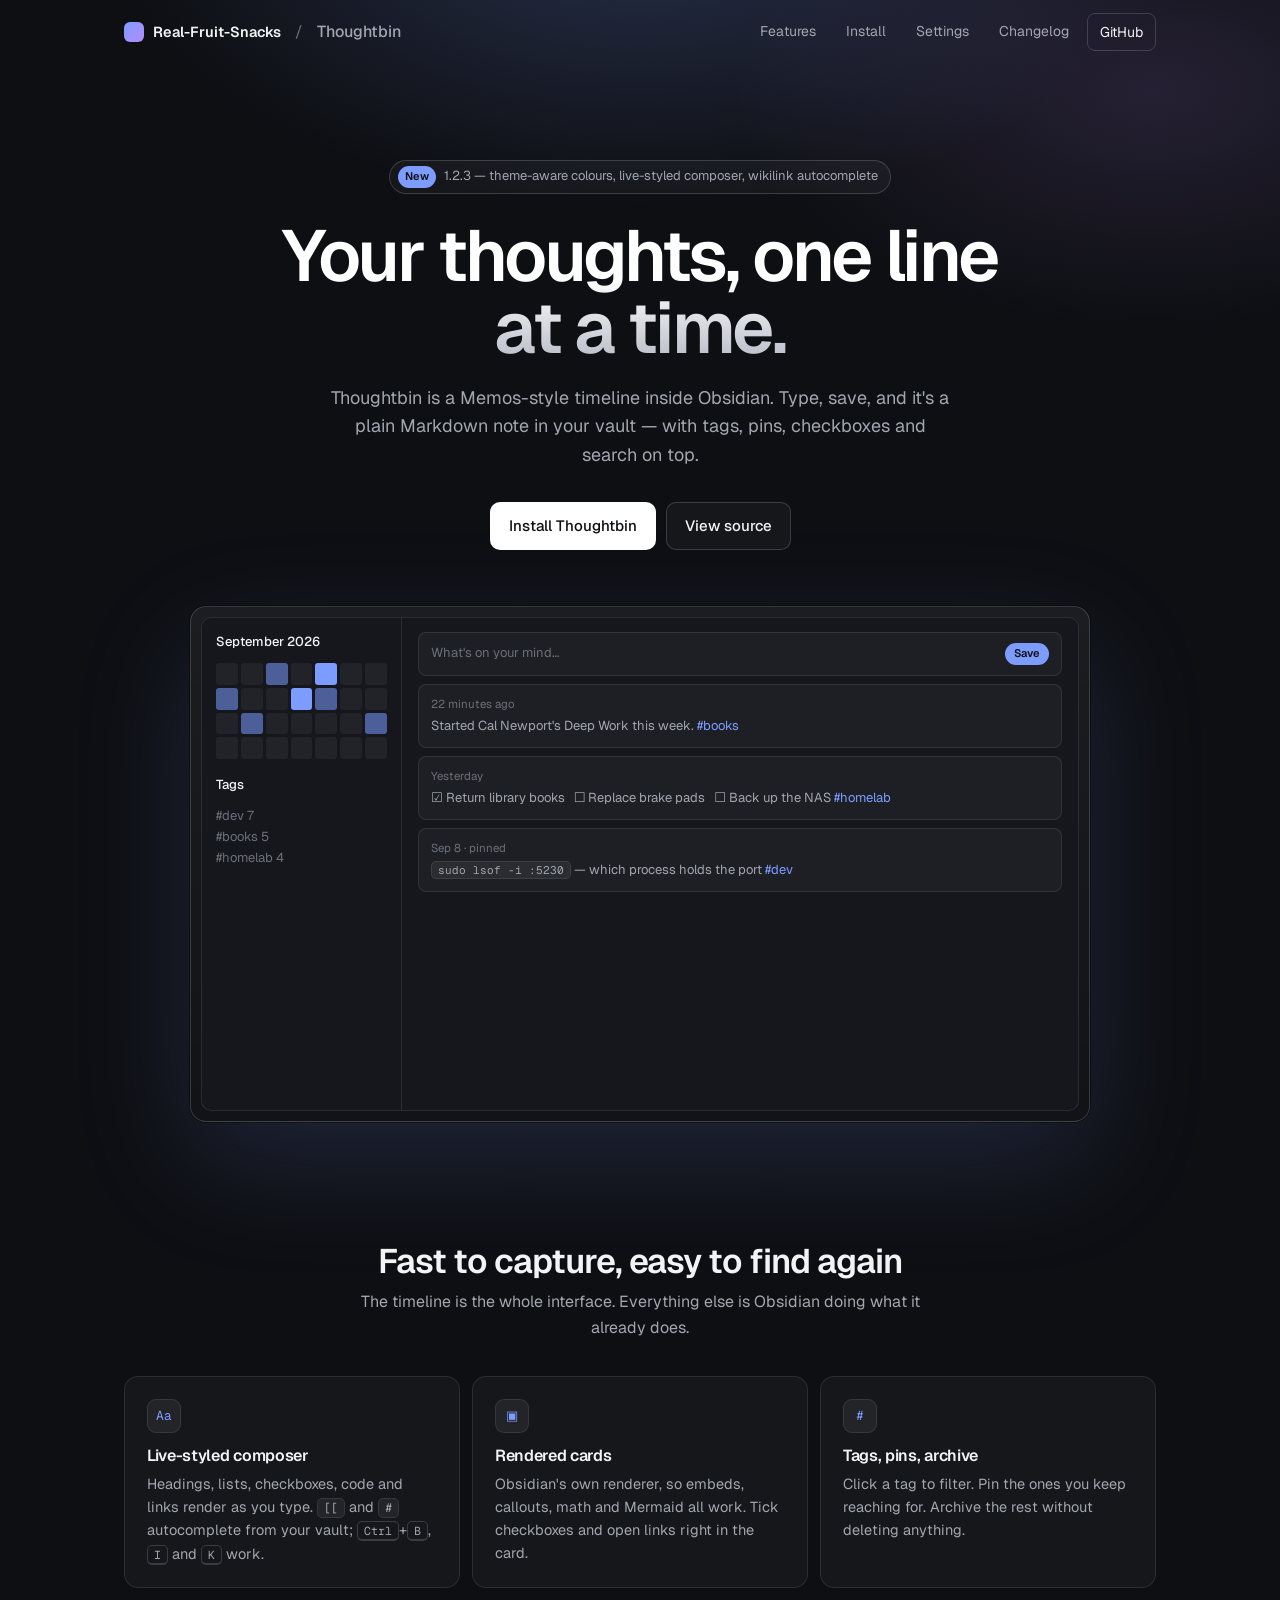
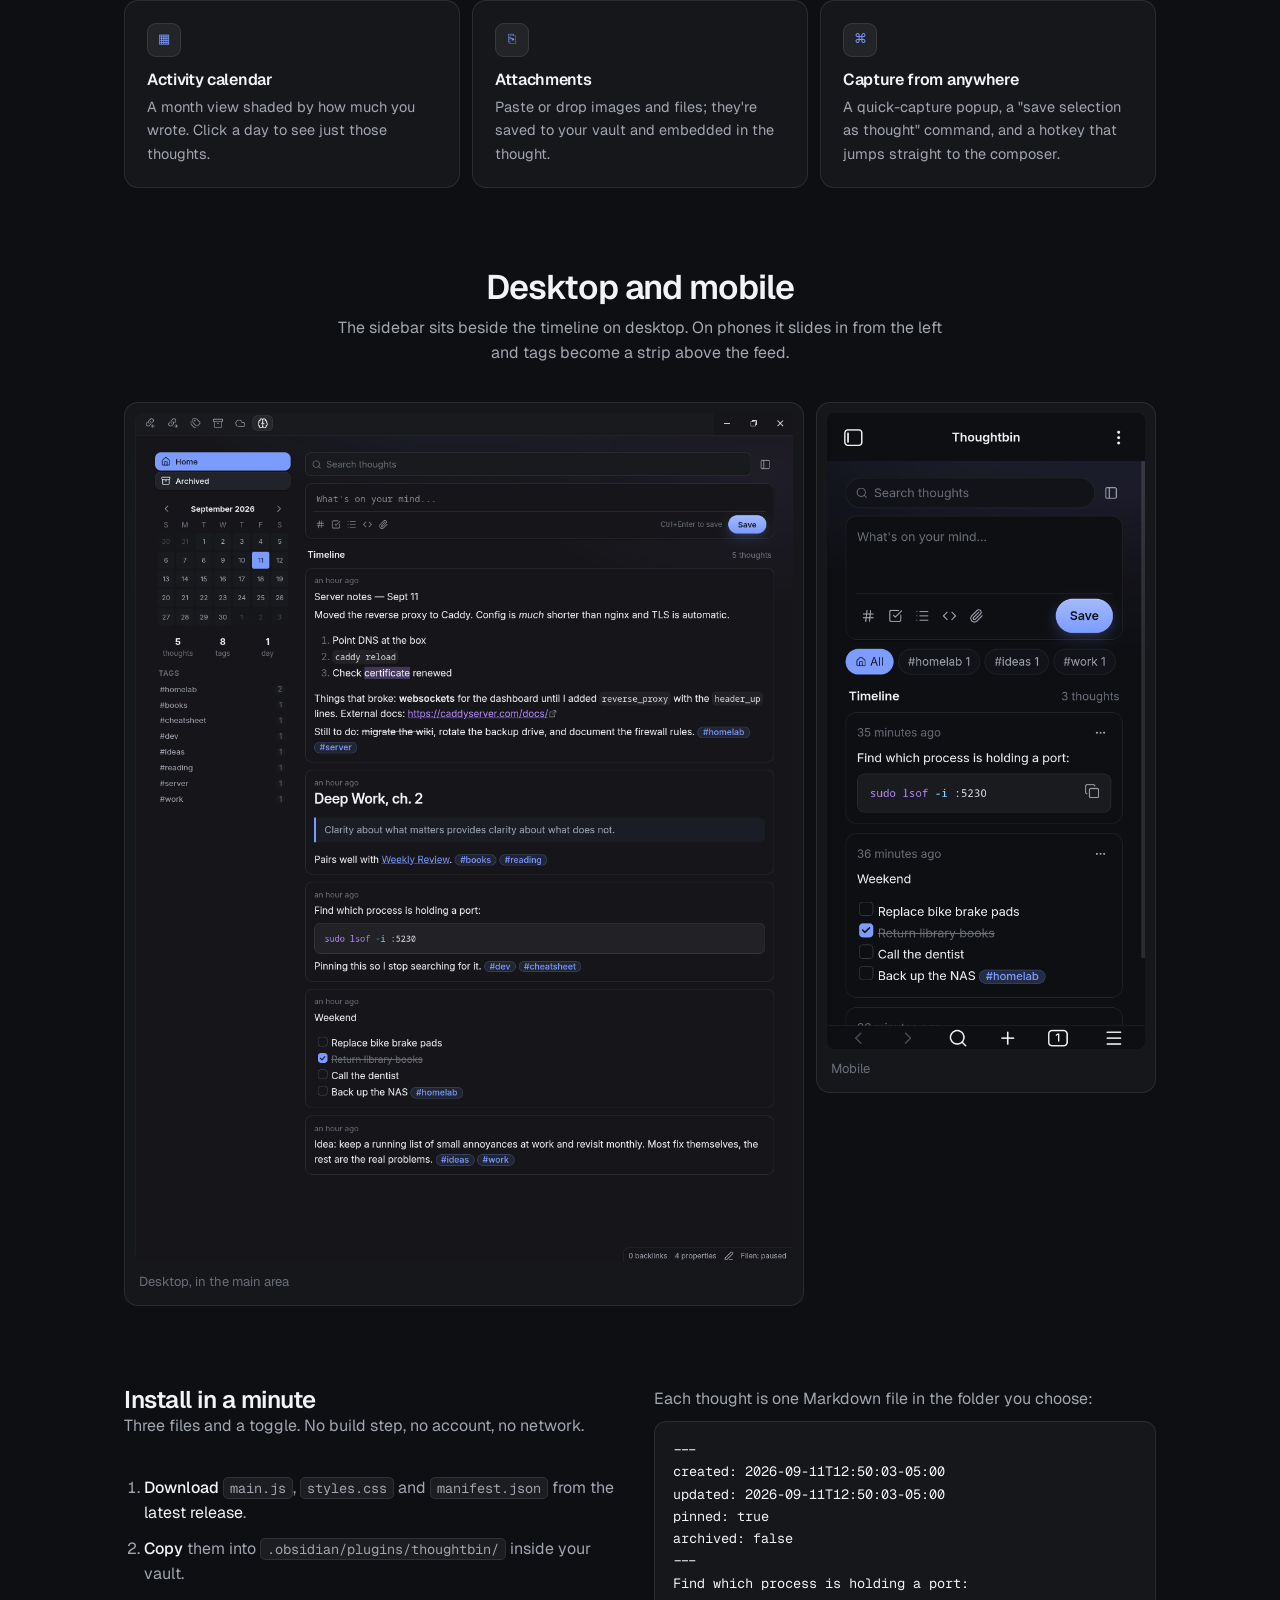
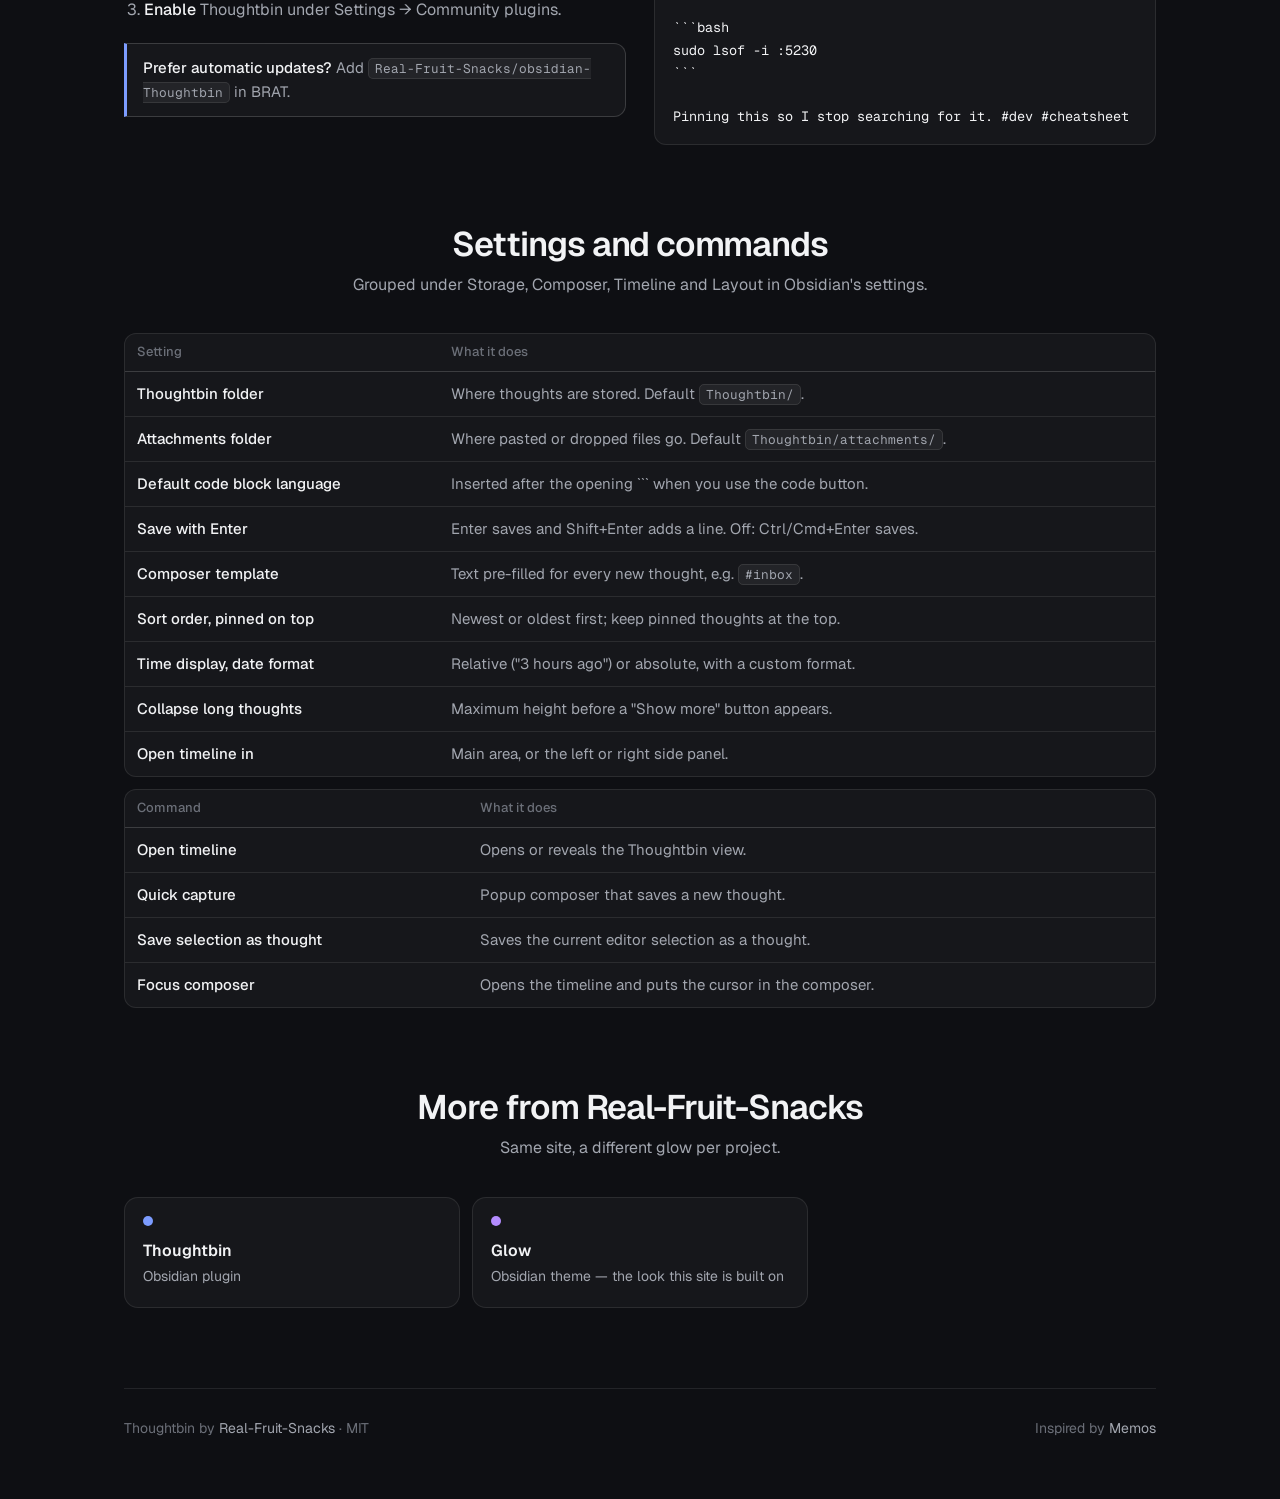
==== docs/index.html @ e7260f31 "Link to Glow theme" ====
<!doctype html>
<html lang="en">
<head>
<meta charset="utf-8">
<meta name="viewport" content="width=device-width, initial-scale=1">
<title>Thoughtbin — a private timeline for quick thoughts in Obsidian</title>
<meta name="description" content="Thoughtbin is a Memos-style timeline inside Obsidian. Type a thought, save it, and it's a plain Markdown note in your vault with tags, pins, checkboxes and search.">
<link rel="icon" href="assets/favicon.svg" type="image/svg+xml">
<meta property="og:title" content="Thoughtbin for Obsidian">
<meta property="og:description" content="Your thoughts, one line at a time. A private, Memos-style timeline inside your vault.">
<meta property="og:image" content="https://real-fruit-snacks.github.io/obsidian-Thoughtbin/assets/og.png">
<meta property="og:type" content="website">
<meta name="twitter:card" content="summary_large_image">
<link rel="preconnect" href="https://fonts.googleapis.com">
<link href="https://fonts.googleapis.com/css2?family=Geist:wght@400;500;600;700&family=Geist+Mono:wght@400;500&display=swap" rel="stylesheet">
<link rel="stylesheet" href="assets/rfs.css">
<style>:root{ --accent:#7C9CFF; --accent-2:#B48CFF; }</style>
</head>
<body>
<div class="wrap">
  <header class="site-header">
    <a class="owner" href="https://github.com/Real-Fruit-Snacks"><i></i>Real-Fruit-Snacks</a>
    <span class="crumb">/</span><span class="proj">Thoughtbin</span>
    <nav>
      <a href="#features">Features</a>
      <a href="#install">Install</a>
      <a href="#settings">Settings</a>
      <a href="changelog.html">Changelog</a>
      <a class="gh" href="https://github.com/Real-Fruit-Snacks/obsidian-Thoughtbin">GitHub</a>
    </nav>
  </header>

  <div class="hero">
    <div class="pill"><b>New</b> 1.2.3 — theme-aware colours, live-styled composer, wikilink autocomplete</div>
    <h1>Your thoughts, one line at a time.</h1>
    <p class="lede">Thoughtbin is a Memos-style timeline inside Obsidian. Type, save, and it's a plain Markdown note in your vault — with tags, pins, checkboxes and search on top.</p>
    <div class="actions">
      <a class="btn primary" href="#install">Install Thoughtbin</a>
      <a class="btn secondary" href="https://github.com/Real-Fruit-Snacks/obsidian-Thoughtbin">View source</a>
    </div>

    <div class="frame" aria-hidden="true"><div class="screen">
      <div class="sb"><b>September 2026</b>
        <div class="cal"><i></i><i></i><i class="h"></i><i></i><i class="hh"></i><i></i><i></i><i class="h"></i><i></i><i></i><i class="hh"></i><i class="h"></i><i></i><i></i><i></i><i class="h"></i><i></i><i></i><i></i><i></i><i class="h"></i><i></i><i></i><i></i><i></i><i></i><i></i><i></i></div>
        <b>Tags</b>#dev 7<br>#books 5<br>#homelab 4
      </div>
      <div class="main">
        <div class="comp">What's on your mind…<b>Save</b></div>
        <div class="card"><small>22 minutes ago</small><p>Started Cal Newport's Deep Work this week. <span class="t">#books</span></p></div>
        <div class="card"><small>Yesterday</small><p>☑ Return library books &nbsp; ☐ Replace brake pads &nbsp; ☐ Back up the NAS <span class="t">#homelab</span></p></div>
        <div class="card"><small>Sep 8 · pinned</small><p><code>sudo lsof -i :5230</code> — which process holds the port <span class="t">#dev</span></p></div>
      </div>
    </div></div>
  </div>

  <section id="features">
    <h2>Fast to capture, easy to find again</h2>
    <p class="sub">The timeline is the whole interface. Everything else is Obsidian doing what it already does.</p>
    <div class="grid">
      <div class="f"><div class="ic">Aa</div><h3>Live-styled composer</h3><p>Headings, lists, checkboxes, code and links render as you type. <code>[[</code> and <code>#</code> autocomplete from your vault; <kbd>Ctrl</kbd>+<kbd>B</kbd>, <kbd>I</kbd> and <kbd>K</kbd> work.</p></div>
      <div class="f"><div class="ic">▣</div><h3>Rendered cards</h3><p>Obsidian's own renderer, so embeds, callouts, math and Mermaid all work. Tick checkboxes and open links right in the card.</p></div>
      <div class="f"><div class="ic">#</div><h3>Tags, pins, archive</h3><p>Click a tag to filter. Pin the ones you keep reaching for. Archive the rest without deleting anything.</p></div>
      <div class="f"><div class="ic">▦</div><h3>Activity calendar</h3><p>A month view shaded by how much you wrote. Click a day to see just those thoughts.</p></div>
      <div class="f"><div class="ic">⎘</div><h3>Attachments</h3><p>Paste or drop images and files; they're saved to your vault and embedded in the thought.</p></div>
      <div class="f"><div class="ic">⌘</div><h3>Capture from anywhere</h3><p>A quick-capture popup, a "save selection as thought" command, and a hotkey that jumps straight to the composer.</p></div>
    </div>
  </section>

  <section id="screenshots">
    <h2>Desktop and mobile</h2>
    <p class="sub">The sidebar sits beside the timeline on desktop. On phones it slides in from the left and tags become a strip above the feed.</p>
    <div class="shots">
      <figure><img src="assets/screenshot-desktop.png" alt="Thoughtbin on desktop: composer, timeline and calendar sidebar" loading="lazy"><figcaption>Desktop, in the main area</figcaption></figure>
      <figure><img src="assets/screenshot-mobile.png" alt="Thoughtbin on a phone with the tag strip" loading="lazy"><figcaption>Mobile</figcaption></figure>
    </div>
  </section>

  <section id="install">
    <div class="two">
      <div>
        <h2>Install in a minute</h2>
        <p class="sub">Three files and a toggle. No build step, no account, no network.</p>
        <ol class="steps">
          <li><b>Download</b> <code>main.js</code>, <code>styles.css</code> and <code>manifest.json</code> from the <a href="https://github.com/Real-Fruit-Snacks/obsidian-Thoughtbin/releases/latest">latest release</a>.</li>
          <li><b>Copy</b> them into <code>.obsidian/plugins/thoughtbin/</code> inside your vault.</li>
          <li><b>Enable</b> Thoughtbin under Settings → Community plugins.</li>
        </ol>
        <div class="callout"><b>Prefer automatic updates?</b> Add <code>Real-Fruit-Snacks/obsidian-Thoughtbin</code> in BRAT.</div>
      </div>
      <div>
        <p class="sub" style="text-align:left;margin-bottom:10px">Each thought is one Markdown file in the folder you choose:</p>
<pre><code>---
created: 2026-09-11T12:50:03-05:00
updated: 2026-09-11T12:50:03-05:00
pinned: true
archived: false
---
Find which process is holding a port:

```bash
sudo lsof -i :5230
```

Pinning this so I stop searching for it. #dev #cheatsheet</code></pre>
      </div>
    </div>
  </section>

  <section id="settings">
    <h2>Settings and commands</h2>
    <p class="sub">Grouped under Storage, Composer, Timeline and Layout in Obsidian's settings.</p>
    <div class="table-wrap">
      <table>
        <tr><th>Setting</th><th>What it does</th></tr>
        <tr><td>Thoughtbin folder</td><td>Where thoughts are stored. Default <code>Thoughtbin/</code>.</td></tr>
        <tr><td>Attachments folder</td><td>Where pasted or dropped files go. Default <code>Thoughtbin/attachments/</code>.</td></tr>
        <tr><td>Default code block language</td><td>Inserted after the opening ``` when you use the code button.</td></tr>
        <tr><td>Save with Enter</td><td>Enter saves and Shift+Enter adds a line. Off: Ctrl/Cmd+Enter saves.</td></tr>
        <tr><td>Composer template</td><td>Text pre-filled for every new thought, e.g. <code>#inbox</code>.</td></tr>
        <tr><td>Sort order, pinned on top</td><td>Newest or oldest first; keep pinned thoughts at the top.</td></tr>
        <tr><td>Time display, date format</td><td>Relative ("3 hours ago") or absolute, with a custom format.</td></tr>
        <tr><td>Collapse long thoughts</td><td>Maximum height before a "Show more" button appears.</td></tr>
        <tr><td>Open timeline in</td><td>Main area, or the left or right side panel.</td></tr>
      </table>
    </div>
    <div class="table-wrap" style="margin-top:12px">
      <table>
        <tr><th>Command</th><th>What it does</th></tr>
        <tr><td>Open timeline</td><td>Opens or reveals the Thoughtbin view.</td></tr>
        <tr><td>Quick capture</td><td>Popup composer that saves a new thought.</td></tr>
        <tr><td>Save selection as thought</td><td>Saves the current editor selection as a thought.</td></tr>
        <tr><td>Focus composer</td><td>Opens the timeline and puts the cursor in the composer.</td></tr>
      </table>
    </div>
  </section>

  <section id="projects">
    <h2>More from Real-Fruit-Snacks</h2>
    <p class="sub">Same site, a different glow per project.</p>
    <div class="proj">
      <a href="#" aria-current="page"><i style="background:#7C9CFF"></i><b>Thoughtbin</b><span>Obsidian plugin</span></a>
      <a href="https://real-fruit-snacks.github.io/obsidian-glow/"><i style="background:#B48CFF"></i><b>Glow</b><span>Obsidian theme — the look this site is built on</span></a>
    </div>
  </section>

  <footer class="site-footer">
    <span>Thoughtbin by <a href="https://github.com/Real-Fruit-Snacks">Real-Fruit-Snacks</a> · MIT</span>
    <span>Inspired by <a href="https://usememos.com">Memos</a></span>
  </footer>
</div>
</body>
</html>
---- docs/assets/rfs.css ----
/* ==========================================================================
   Real-Fruit-Snacks site system — "Glow"
   Shared by every project site. Per-project overrides go in the page:
     <style>:root{ --accent:#7C9CFF; --accent-2:#B48CFF; }</style>
   ========================================================================== */

:root {
  --bg: #0E0F13;
  --bg-2: #15171D;
  --panel: rgba(255, 255, 255, .035);
  --panel-2: rgba(255, 255, 255, .06);
  --line: rgba(255, 255, 255, .09);
  --line-2: rgba(255, 255, 255, .16);
  --text: #F2F3F5;
  --text-2: #A2A6AF;
  --text-3: #6B6F78;
  --accent: #7C9CFF;
  --accent-2: #B48CFF;
  --accent-ink: #0E0F13;
  --sans: "Geist", system-ui, -apple-system, "Segoe UI", sans-serif;
  --mono: "Geist Mono", ui-monospace, SFMono-Regular, Menlo, monospace;
  --r-s: 8px; --r: 12px; --r-l: 16px;
  --max: 1080px;
}

/* ---------- base ---------- */
*, *::before, *::after { box-sizing: border-box; }
html { scroll-behavior: smooth; }
@media (prefers-reduced-motion: reduce) { html { scroll-behavior: auto; } }
body {
  margin: 0; background: var(--bg); color: var(--text);
  font-family: var(--sans); font-size: 16px; line-height: 1.6;
  -webkit-font-smoothing: antialiased;
}
body::before {
  content: ""; position: fixed; inset: 0; pointer-events: none; z-index: 0;
  background:
    radial-gradient(900px 500px at 50% -10%, color-mix(in srgb, var(--accent) 24%, transparent), transparent 60%),
    radial-gradient(700px 400px at 90% 10%, color-mix(in srgb, var(--accent-2) 14%, transparent), transparent 60%);
}
a { color: var(--text); text-decoration: none; }
a:hover { color: var(--accent); }
:focus-visible { outline: 2px solid var(--accent); outline-offset: 3px; border-radius: 4px; }
img { max-width: 100%; height: auto; display: block; }
.wrap { max-width: var(--max); margin: 0 auto; padding: 0 24px; position: relative; z-index: 1; }

h1, h2, h3 { margin: 0; font-weight: 600; letter-spacing: -.02em; line-height: 1.15; }
p { margin: 0 0 1em; }
code {
  font-family: var(--mono); font-size: .85em;
  background: var(--panel-2); border: 1px solid var(--line);
  padding: 1px 6px; border-radius: 5px;
}
pre {
  font-family: var(--mono); font-size: 13.5px; line-height: 1.65;
  background: var(--panel); border: 1px solid var(--line); border-radius: var(--r);
  padding: 16px 18px; margin: 0; overflow: auto;
}
pre code { background: none; border: 0; padding: 0; font-size: inherit; }
kbd {
  font-family: var(--mono); font-size: .8em; color: var(--text-2);
  border: 1px solid var(--line-2); border-bottom-width: 2px; border-radius: 5px; padding: 1px 6px;
}
hr { border: 0; border-top: 1px solid var(--line); margin: 48px 0; }

/* ---------- header ---------- */
.site-header { display: flex; align-items: center; gap: 14px; height: 64px; }
.site-header .owner { display: flex; align-items: center; gap: 9px; font-weight: 600; font-size: 14.5px; }
.site-header .owner i { width: 20px; height: 20px; border-radius: 6px; background: linear-gradient(135deg, var(--accent), var(--accent-2)); }
.site-header .crumb { color: var(--text-3); }
.site-header .proj { font-weight: 500; color: var(--text-2); }
.site-header nav { margin-left: auto; display: flex; gap: 6px; }
.site-header nav a { color: var(--text-2); font-size: 14px; padding: 7px 12px; border-radius: var(--r-s); }
.site-header nav a:hover, .site-header nav a[aria-current="page"] { background: var(--panel-2); color: var(--text); }
.site-header nav a.gh { border: 1px solid var(--line-2); color: var(--text); }

/* ---------- hero ---------- */
.hero { text-align: center; padding: 96px 0 40px; }
.pill {
  display: inline-flex; align-items: center; gap: 8px; font-size: 13px; color: var(--text-2);
  border: 1px solid var(--line-2); background: var(--panel); border-radius: 999px;
  padding: 5px 12px 5px 8px; margin-bottom: 26px;
}
.pill b { background: var(--accent); color: var(--accent-ink); border-radius: 999px; font-size: 11px; padding: 2px 7px; font-weight: 600; }
.hero h1 {
  font-size: clamp(40px, 6vw, 72px); letter-spacing: -.04em; line-height: 1;
  margin: 0 auto 20px; max-width: 16ch;
  background: linear-gradient(180deg, #fff 40%, #B7BBC6);
  -webkit-background-clip: text; background-clip: text; color: transparent;
}
.hero .lede { font-size: 18px; color: var(--text-2); max-width: 52ch; margin: 0 auto 32px; }
.hero .actions { display: flex; gap: 10px; justify-content: center; flex-wrap: wrap; }

.btn {
  display: inline-flex; align-items: center; gap: 8px; padding: 11px 18px;
  border-radius: 10px; font-weight: 500; font-size: 15px; border: 1px solid transparent;
}
.btn.primary { background: #fff; color: #0E0F13; }
.btn.primary:hover { background: #E9EBF0; color: #0E0F13; }
.btn.secondary { border-color: var(--line-2); color: var(--text); background: var(--panel); }
.btn.secondary:hover { border-color: var(--accent); color: var(--text); }

/* framed screenshot / app mock */
.frame {
  margin: 56px auto 0; max-width: 900px; border: 1px solid var(--line-2); border-radius: var(--r-l);
  background: linear-gradient(180deg, rgba(255,255,255,.06), rgba(255,255,255,.02));
  padding: 10px;
  box-shadow: 0 0 0 1px rgba(0,0,0,.4), 0 40px 120px color-mix(in srgb, var(--accent) 16%, transparent);
}
.frame > img { border-radius: 10px; border: 1px solid var(--line); }
.frame .screen {
  border-radius: 10px; background: var(--bg-2); border: 1px solid var(--line);
  aspect-ratio: 16 / 9; display: grid; grid-template-columns: 200px 1fr; overflow: hidden; text-align: left; font-size: 13px;
}
.screen .sb { border-right: 1px solid var(--line); padding: 14px; color: var(--text-3); }
.screen .sb b { display: block; color: var(--text); margin-bottom: 10px; font-weight: 500; }
.screen .cal { display: grid; grid-template-columns: repeat(7, 1fr); gap: 3px; margin: 8px 0 16px; }
.screen .cal i { aspect-ratio: 1; border-radius: 3px; background: rgba(255,255,255,.05); }
.screen .cal i.h { background: var(--accent); opacity: .55; }
.screen .cal i.hh { background: var(--accent); }
.screen .main { padding: 14px 16px; }
.screen .comp, .screen .card { border: 1px solid var(--line); border-radius: var(--r-s); padding: 10px 12px; margin-bottom: 8px; background: var(--panel); }
.screen .comp { color: var(--text-3); display: flex; justify-content: space-between; }
.screen .comp b { background: var(--accent); color: var(--accent-ink); border-radius: 999px; font-size: 11px; padding: 2px 9px; font-weight: 600; }
.screen .card small { color: var(--text-3); display: block; font-size: 11.5px; margin-bottom: 3px; }
.screen .card p { margin: 0; color: var(--text-2); }
.screen .card .t { color: var(--accent); }

/* ---------- sections ---------- */
section { padding: 80px 0 0; }
section > h2, .section-title { font-size: 34px; letter-spacing: -.03em; margin: 0 0 8px; text-align: center; }
.sub { color: var(--text-2); text-align: center; margin: 0 auto 36px; max-width: 56ch; }
.left h2, .left .sub, .two h2, .two .sub { text-align: left; margin-left: 0; }

.grid { display: grid; grid-template-columns: repeat(3, 1fr); gap: 12px; }
.grid.two-up { grid-template-columns: repeat(2, 1fr); }
.f { background: var(--panel); border: 1px solid var(--line); border-radius: 14px; padding: 22px; }
.f h3 { margin: 0 0 6px; font-size: 16px; }
.f p { margin: 0; color: var(--text-2); font-size: 14.5px; }
.f .ic {
  width: 34px; height: 34px; border-radius: 9px; background: var(--panel-2); border: 1px solid var(--line);
  margin-bottom: 14px; display: grid; place-items: center; color: var(--accent); font-family: var(--mono); font-size: 13px;
}

.two { display: grid; grid-template-columns: 1fr 1fr; gap: 28px; align-items: start; }
ol.steps { padding-left: 20px; color: var(--text-2); margin: 0; }
ol.steps li { margin-bottom: 10px; }
ol.steps b { color: var(--text); font-weight: 500; }

.shots { display: grid; grid-template-columns: 2fr 1fr; gap: 12px; align-items: start; }
.shots figure { margin: 0; background: var(--panel); border: 1px solid var(--line); border-radius: 14px; padding: 10px; }
.shots img { border-radius: 8px; }
.shots figcaption { color: var(--text-3); font-size: 13px; padding: 10px 4px 2px; }

.callout {
  border: 1px solid var(--line-2); border-left: 3px solid var(--accent); background: var(--panel);
  border-radius: 0 var(--r) var(--r) 0; padding: 12px 16px; margin: 20px 0; font-size: 15px; color: var(--text-2);
}
.callout b { color: var(--text); font-weight: 500; }

table { width: 100%; border-collapse: collapse; font-size: 15px; }
th { text-align: left; font-weight: 500; color: var(--text-3); font-size: 13px; padding: 8px 12px; border-bottom: 1px solid var(--line-2); }
td { padding: 10px 12px; border-bottom: 1px solid var(--line); vertical-align: top; color: var(--text-2); }
td:first-child { color: var(--text); font-weight: 500; white-space: nowrap; }
tr:last-child td { border-bottom: 0; }
.table-wrap { background: var(--panel); border: 1px solid var(--line); border-radius: var(--r); overflow: auto; }

.proj { display: grid; grid-template-columns: repeat(3, 1fr); gap: 12px; }
.proj a { background: var(--panel); border: 1px solid var(--line); border-radius: 14px; padding: 18px; color: var(--text); }
.proj a:hover { border-color: var(--line-2); }
.proj a i { display: block; width: 10px; height: 10px; border-radius: 50%; margin-bottom: 12px; }
.proj b { display: block; font-weight: 600; }
.proj span { font-size: 14px; color: var(--text-2); }

/* changelog */
.release { display: grid; grid-template-columns: 140px 1fr; gap: 24px; padding: 28px 0; border-top: 1px solid var(--line); }
.release:first-of-type { border-top: 0; }
.release .v { font-family: var(--mono); font-size: 14px; color: var(--text); }
.release .v small { display: block; color: var(--text-3); font-size: 12.5px; margin-top: 4px; }
.release ul { margin: 0; padding-left: 18px; color: var(--text-2); }
.release li { margin-bottom: 6px; }

.site-footer {
  margin-top: 80px; border-top: 1px solid var(--line); padding: 28px 0 60px;
  color: var(--text-3); font-size: 14px; display: flex; justify-content: space-between; flex-wrap: wrap; gap: 8px;
}
.site-footer a { color: var(--text-2); }

/* ---------- responsive ---------- */
@media (max-width: 860px) {
  .hero { padding: 56px 0 24px; }
  .frame .screen { grid-template-columns: 1fr; }
  .screen .sb { display: none; }
  .grid, .grid.two-up, .proj, .two, .shots { grid-template-columns: 1fr; }
  .site-header nav a:not(.gh) { display: none; }
  .release { grid-template-columns: 1fr; gap: 8px; }
  section { padding-top: 56px; }
}
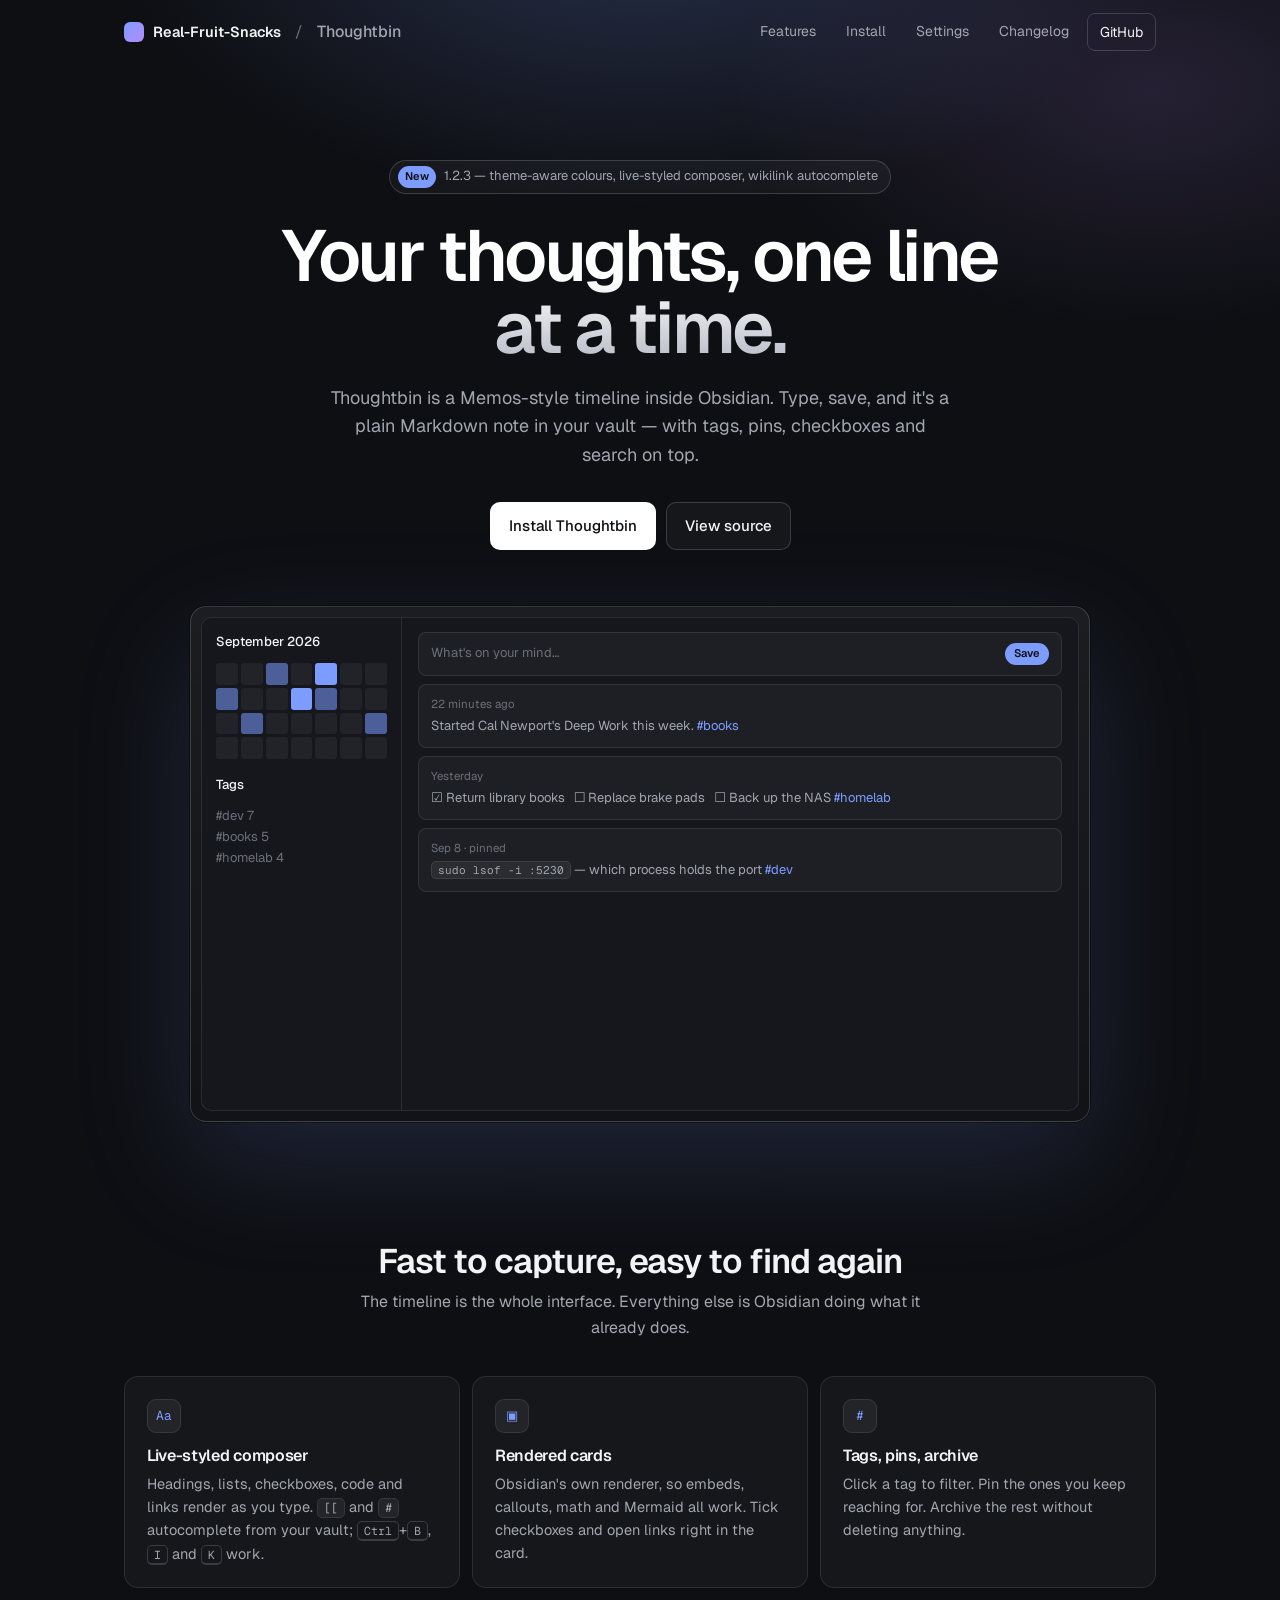
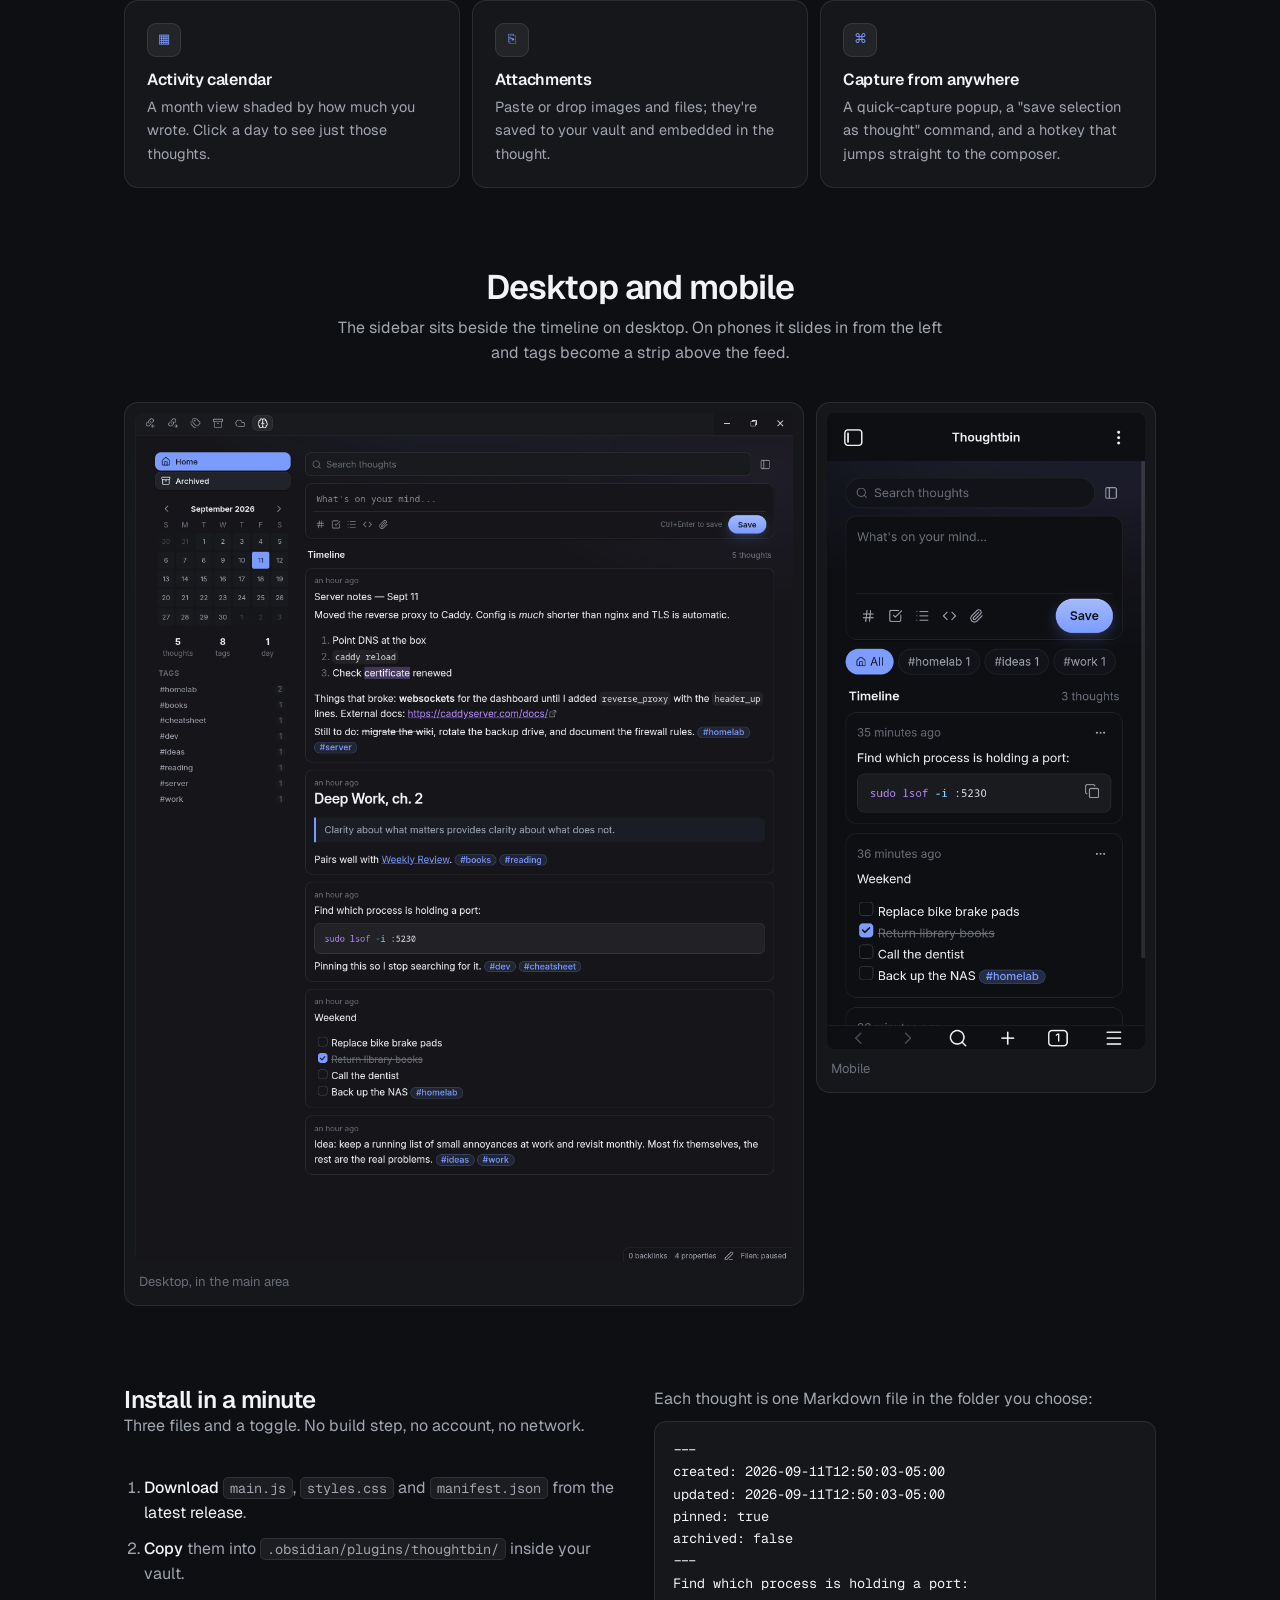
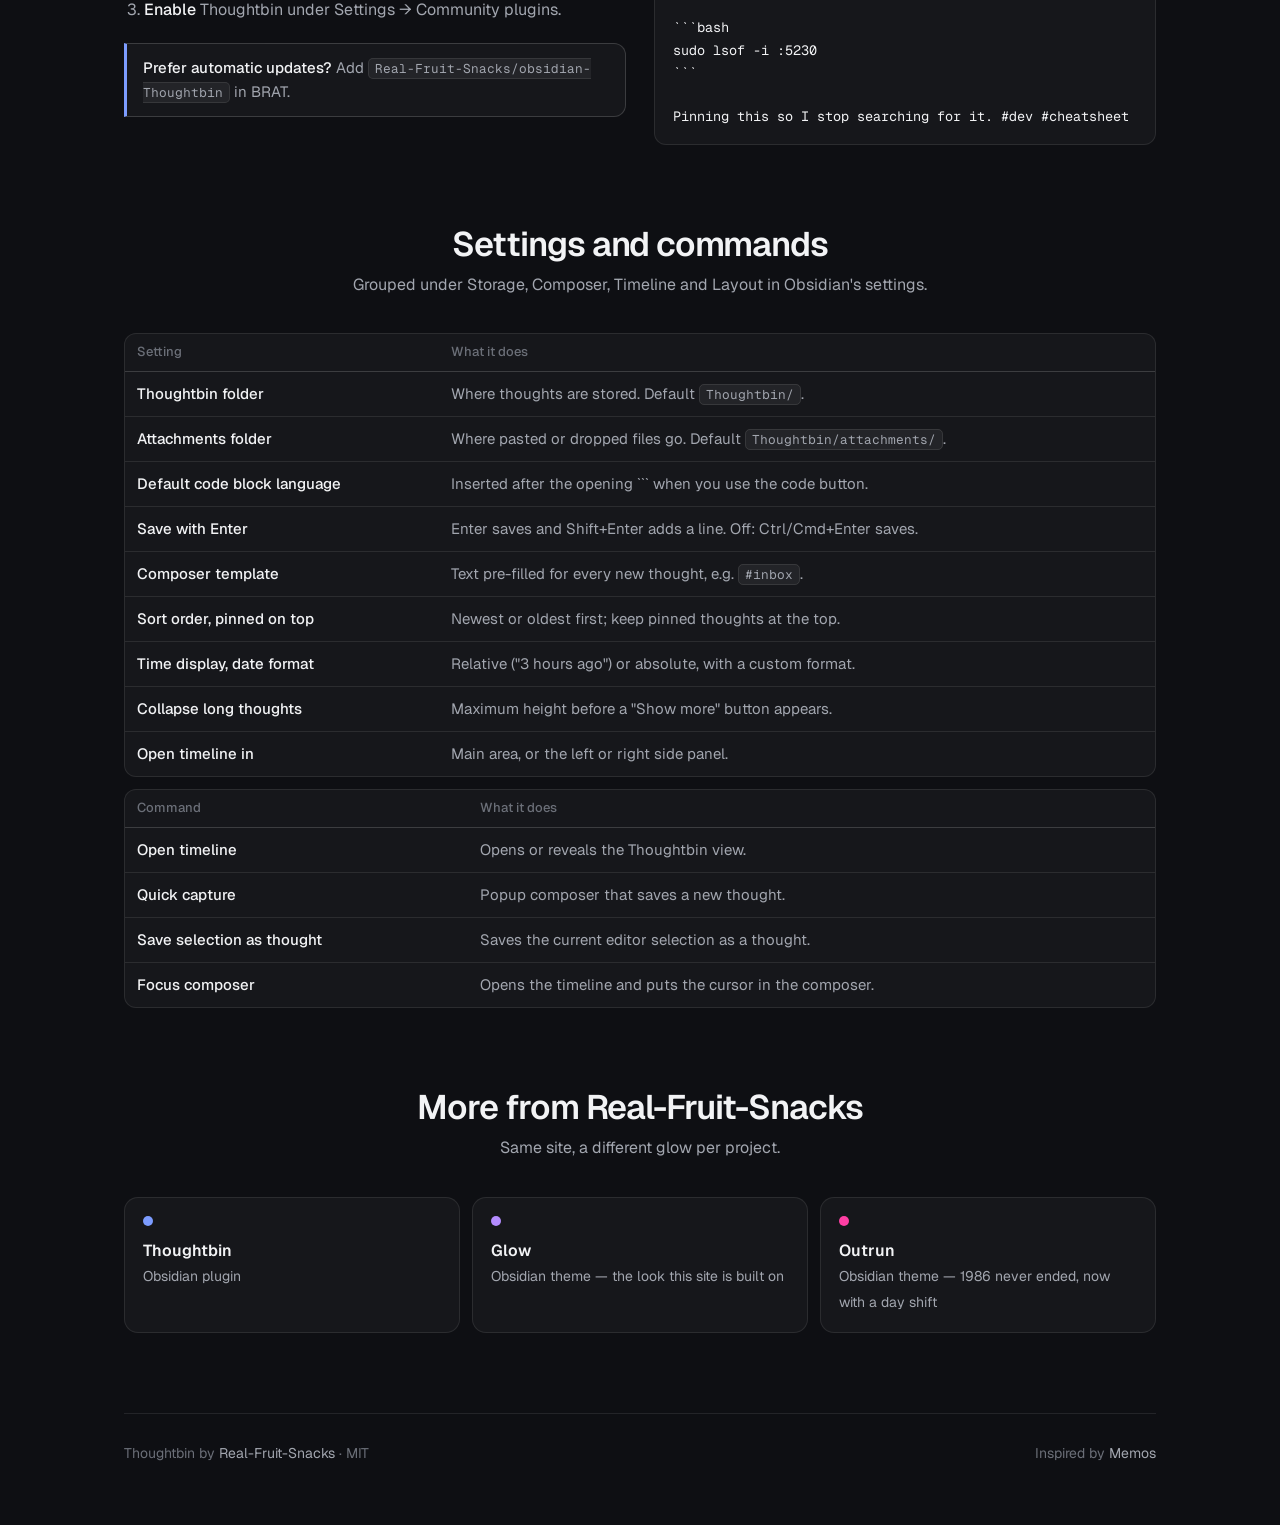
==== commit da1ea712: "Link to Outrun" ====
--- a/docs/index.html
+++ b/docs/index.html
@@ -140,6 +140,7 @@
     <div class="proj">
       <a href="#" aria-current="page"><i style="background:#7C9CFF"></i><b>Thoughtbin</b><span>Obsidian plugin</span></a>
       <a href="https://real-fruit-snacks.github.io/obsidian-glow/"><i style="background:#B48CFF"></i><b>Glow</b><span>Obsidian theme — the look this site is built on</span></a>
+      <a href="https://real-fruit-snacks.github.io/obsidian-outrun/"><i style="background:#FF3FA4"></i><b>Outrun</b><span>Obsidian theme — 1986 never ended, now with a day shift</span></a>
     </div>
   </section>
 
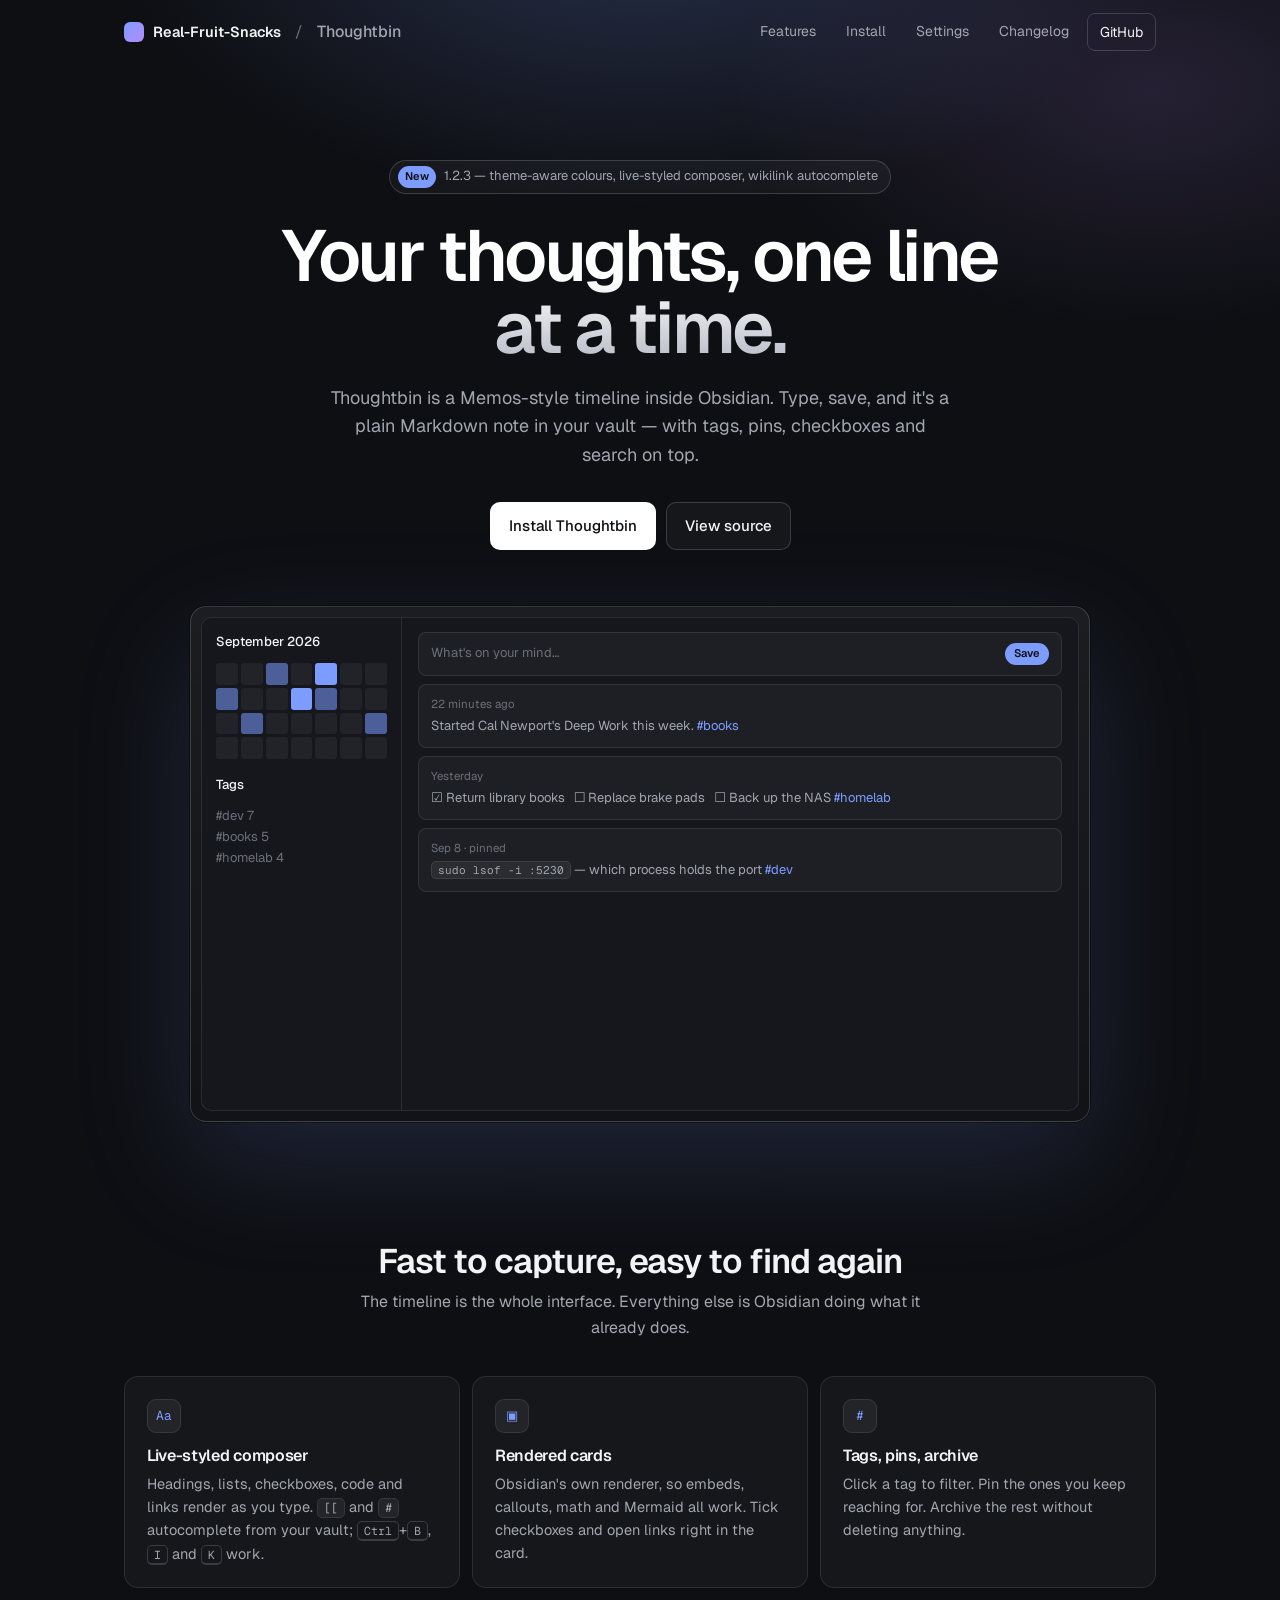
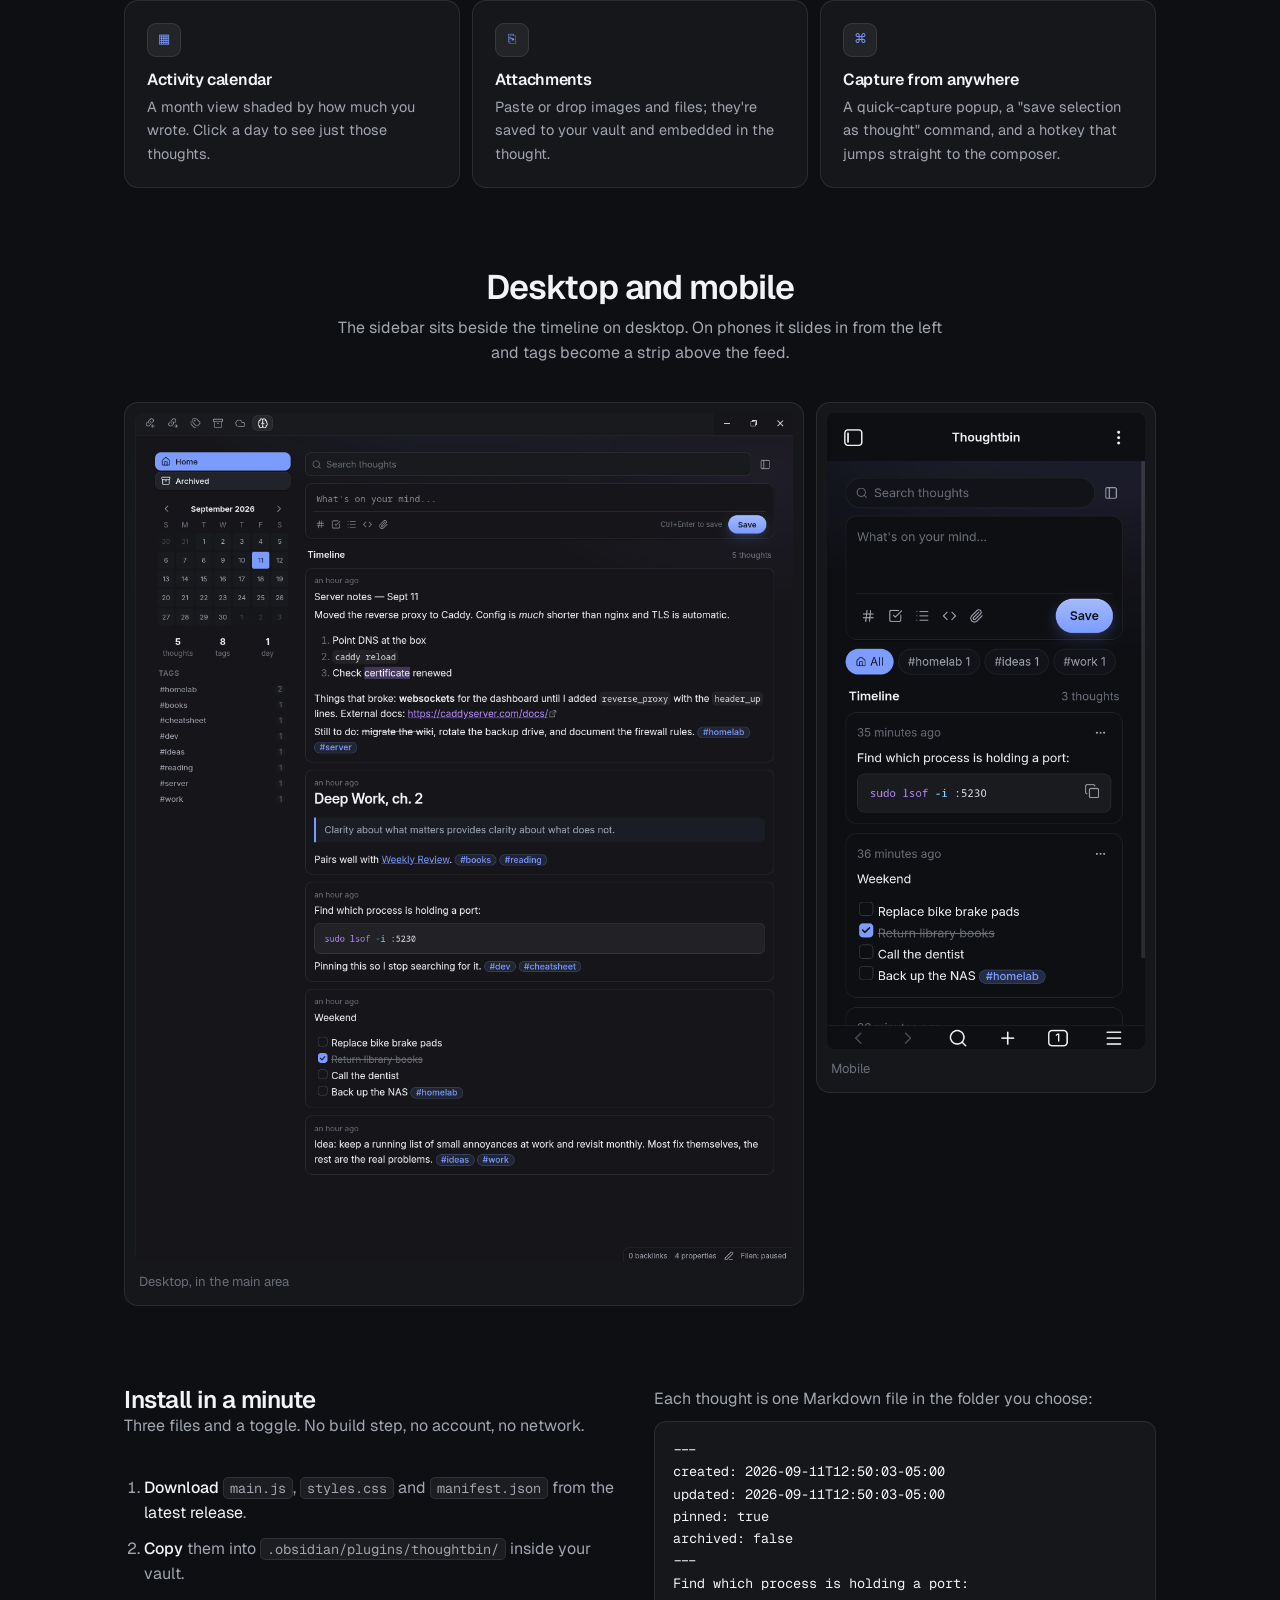
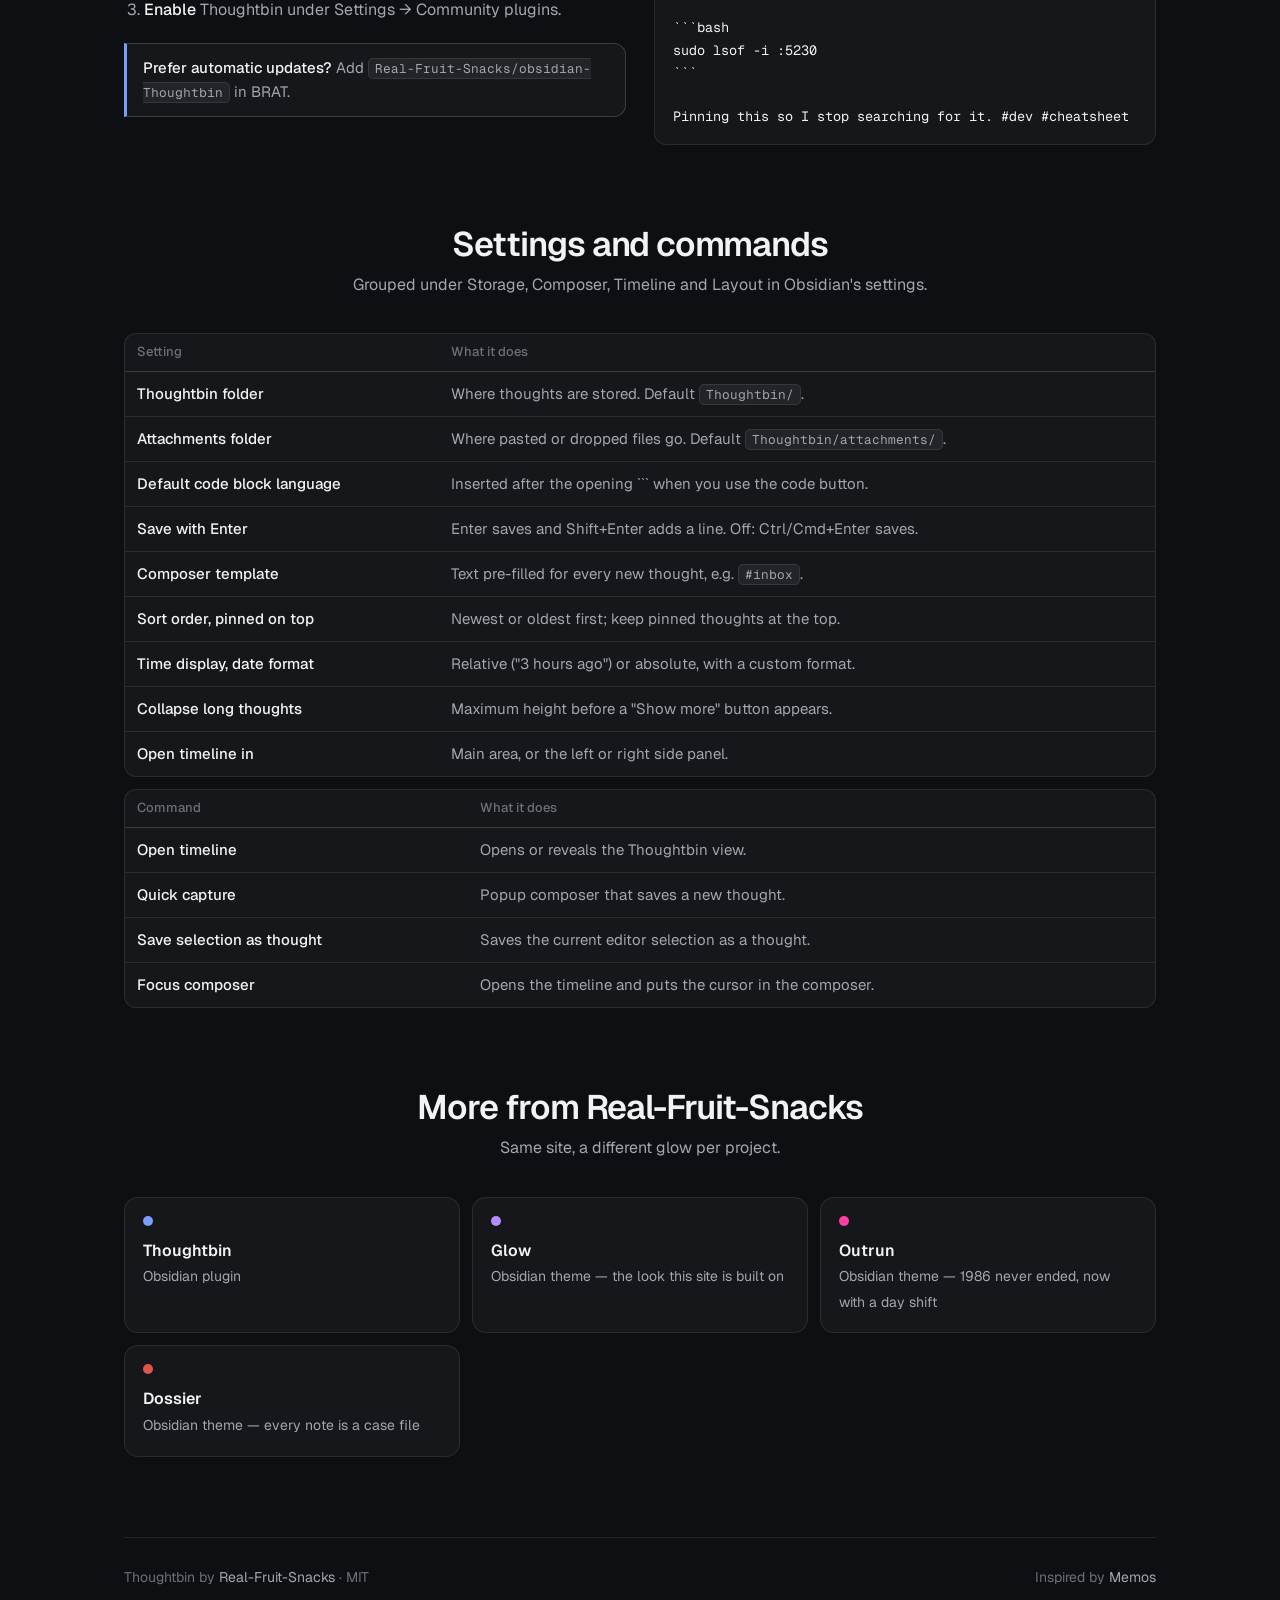
==== commit 335908a1: "Link to Dossier" ====
--- a/docs/index.html
+++ b/docs/index.html
@@ -141,6 +141,7 @@
       <a href="#" aria-current="page"><i style="background:#7C9CFF"></i><b>Thoughtbin</b><span>Obsidian plugin</span></a>
       <a href="https://real-fruit-snacks.github.io/obsidian-glow/"><i style="background:#B48CFF"></i><b>Glow</b><span>Obsidian theme — the look this site is built on</span></a>
       <a href="https://real-fruit-snacks.github.io/obsidian-outrun/"><i style="background:#FF3FA4"></i><b>Outrun</b><span>Obsidian theme — 1986 never ended, now with a day shift</span></a>
+      <a href="https://real-fruit-snacks.github.io/obsidian-dossier/"><i style="background:#E0554A"></i><b>Dossier</b><span>Obsidian theme — every note is a case file</span></a>
     </div>
   </section>
 
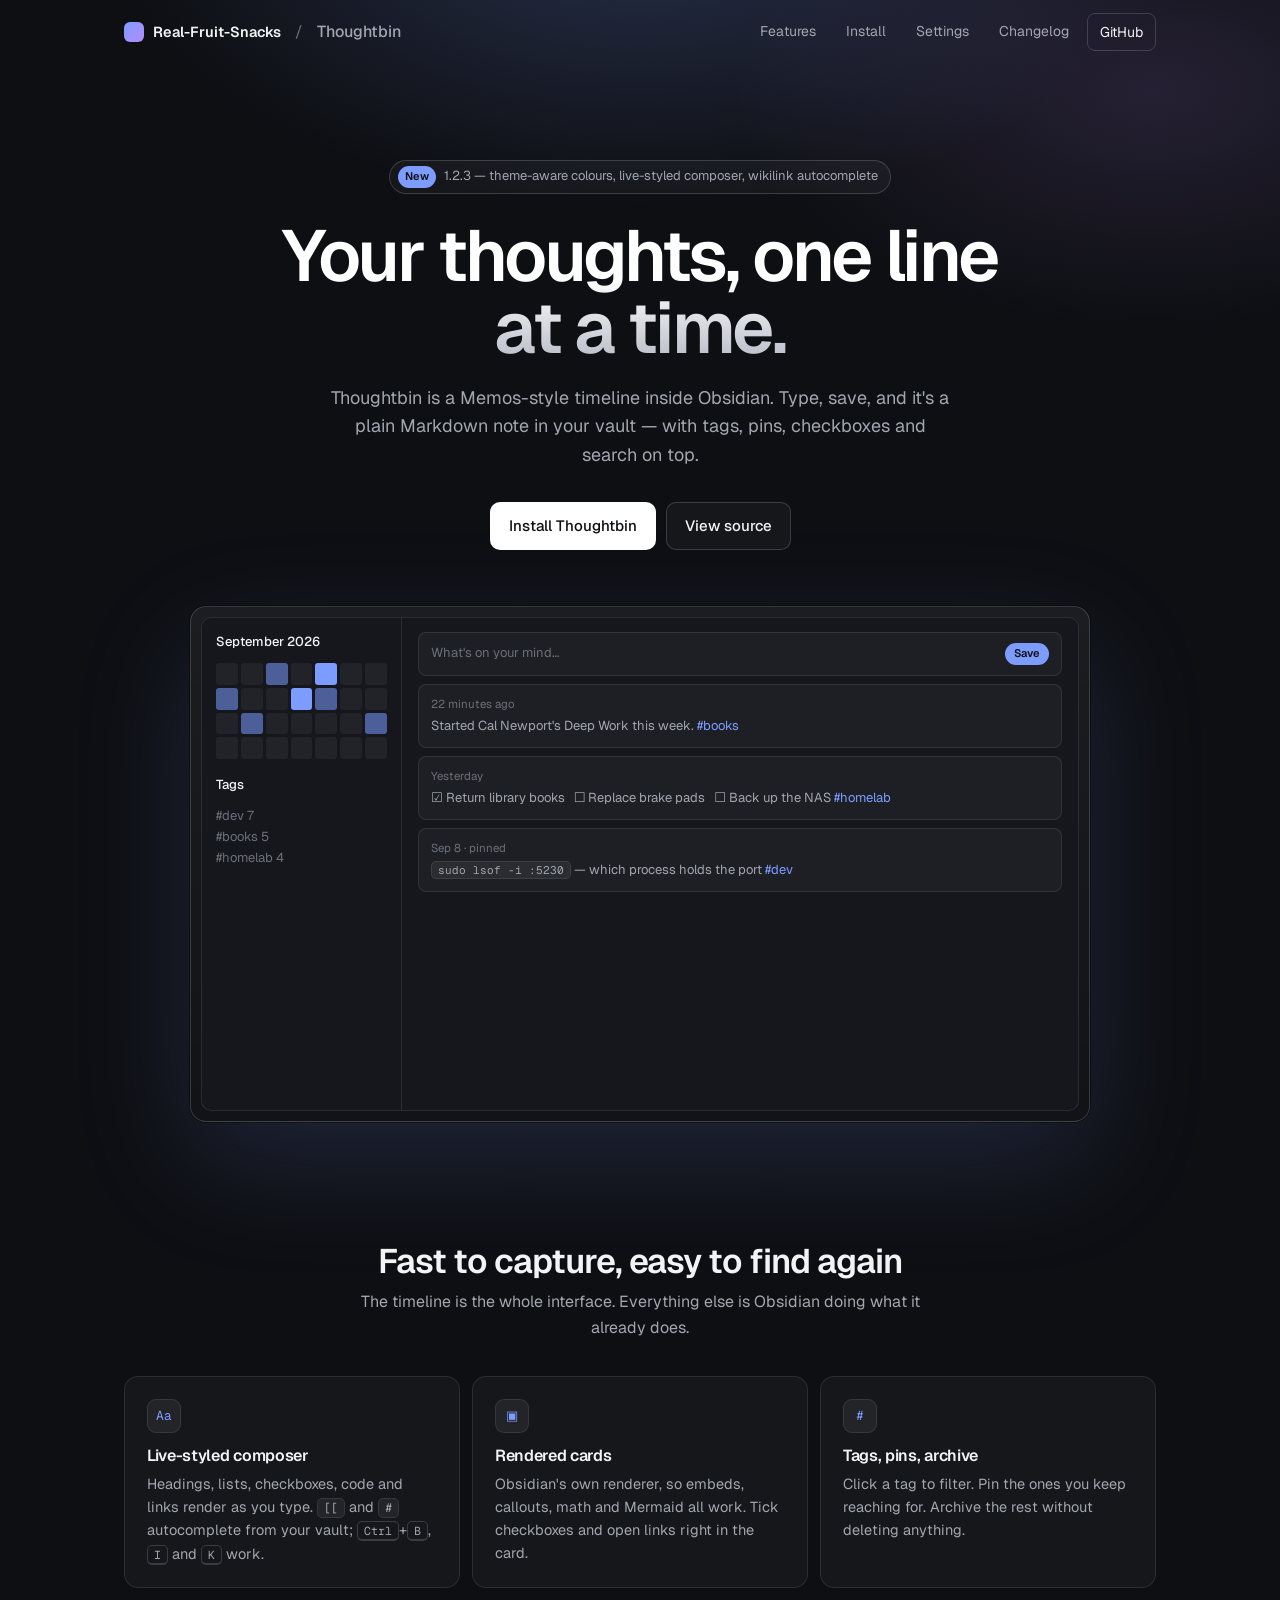
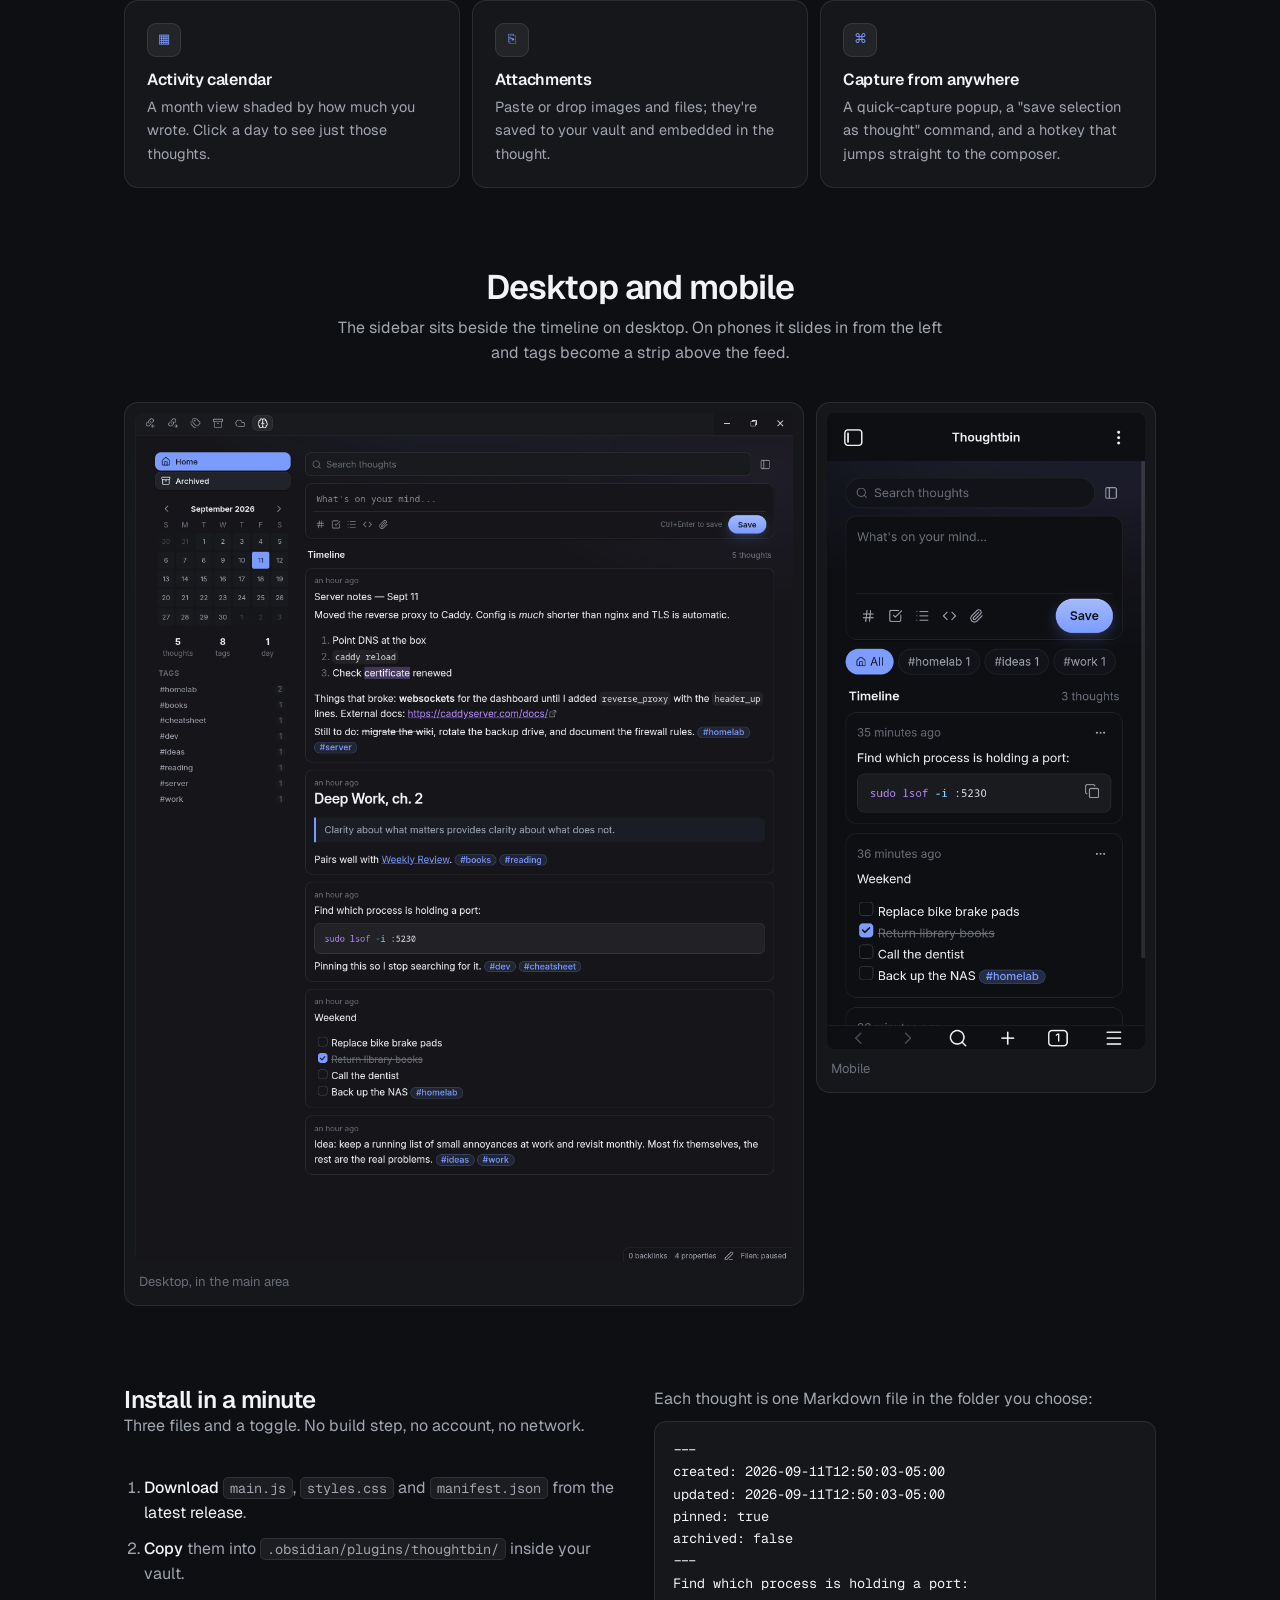
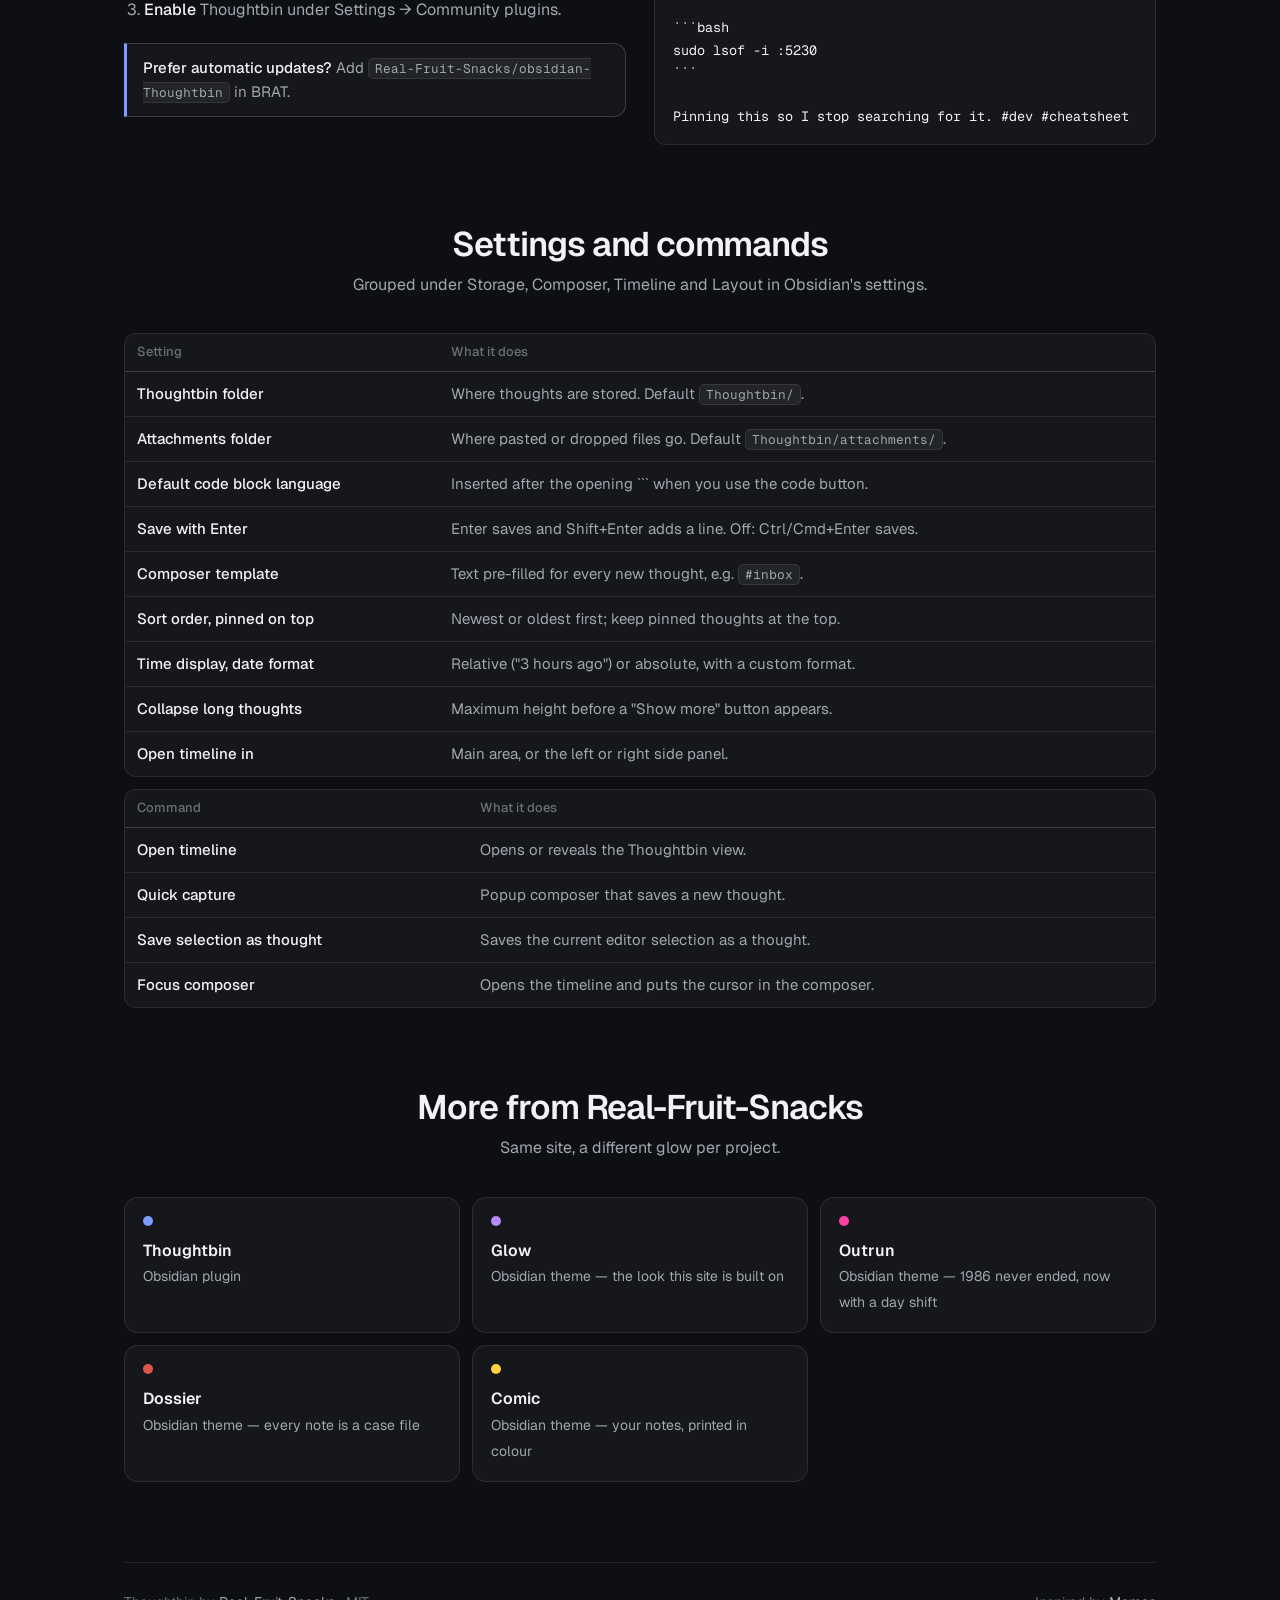
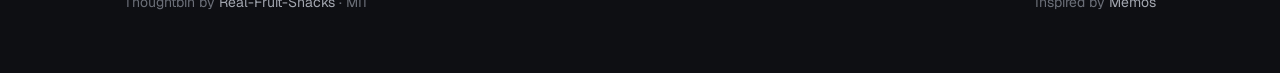
==== commit b32a8b91: "Link to Comic" ====
--- a/docs/index.html
+++ b/docs/index.html
@@ -142,6 +142,7 @@
       <a href="https://real-fruit-snacks.github.io/obsidian-glow/"><i style="background:#B48CFF"></i><b>Glow</b><span>Obsidian theme — the look this site is built on</span></a>
       <a href="https://real-fruit-snacks.github.io/obsidian-outrun/"><i style="background:#FF3FA4"></i><b>Outrun</b><span>Obsidian theme — 1986 never ended, now with a day shift</span></a>
       <a href="https://real-fruit-snacks.github.io/obsidian-dossier/"><i style="background:#E0554A"></i><b>Dossier</b><span>Obsidian theme — every note is a case file</span></a>
+      <a href="https://real-fruit-snacks.github.io/obsidian-comic/"><i style="background:#FFD23F"></i><b>Comic</b><span>Obsidian theme — your notes, printed in colour</span></a>
     </div>
   </section>
 
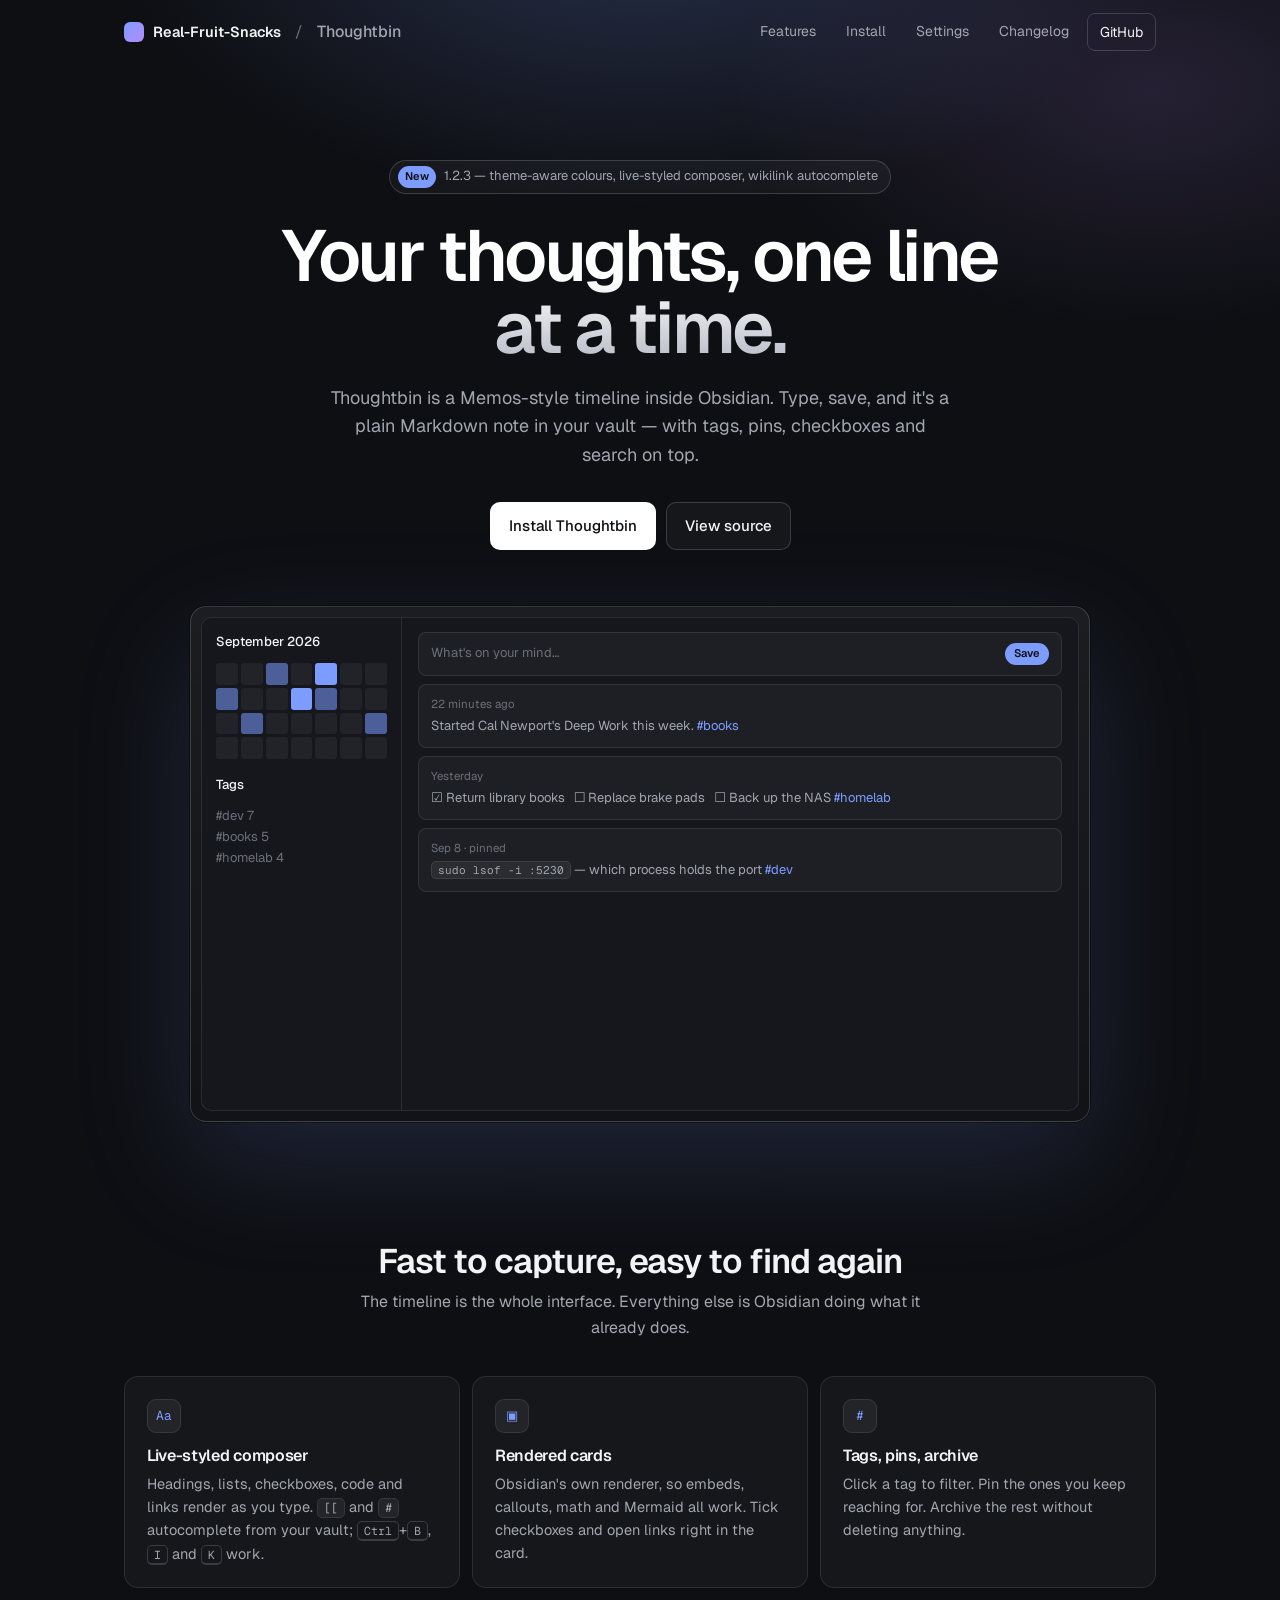
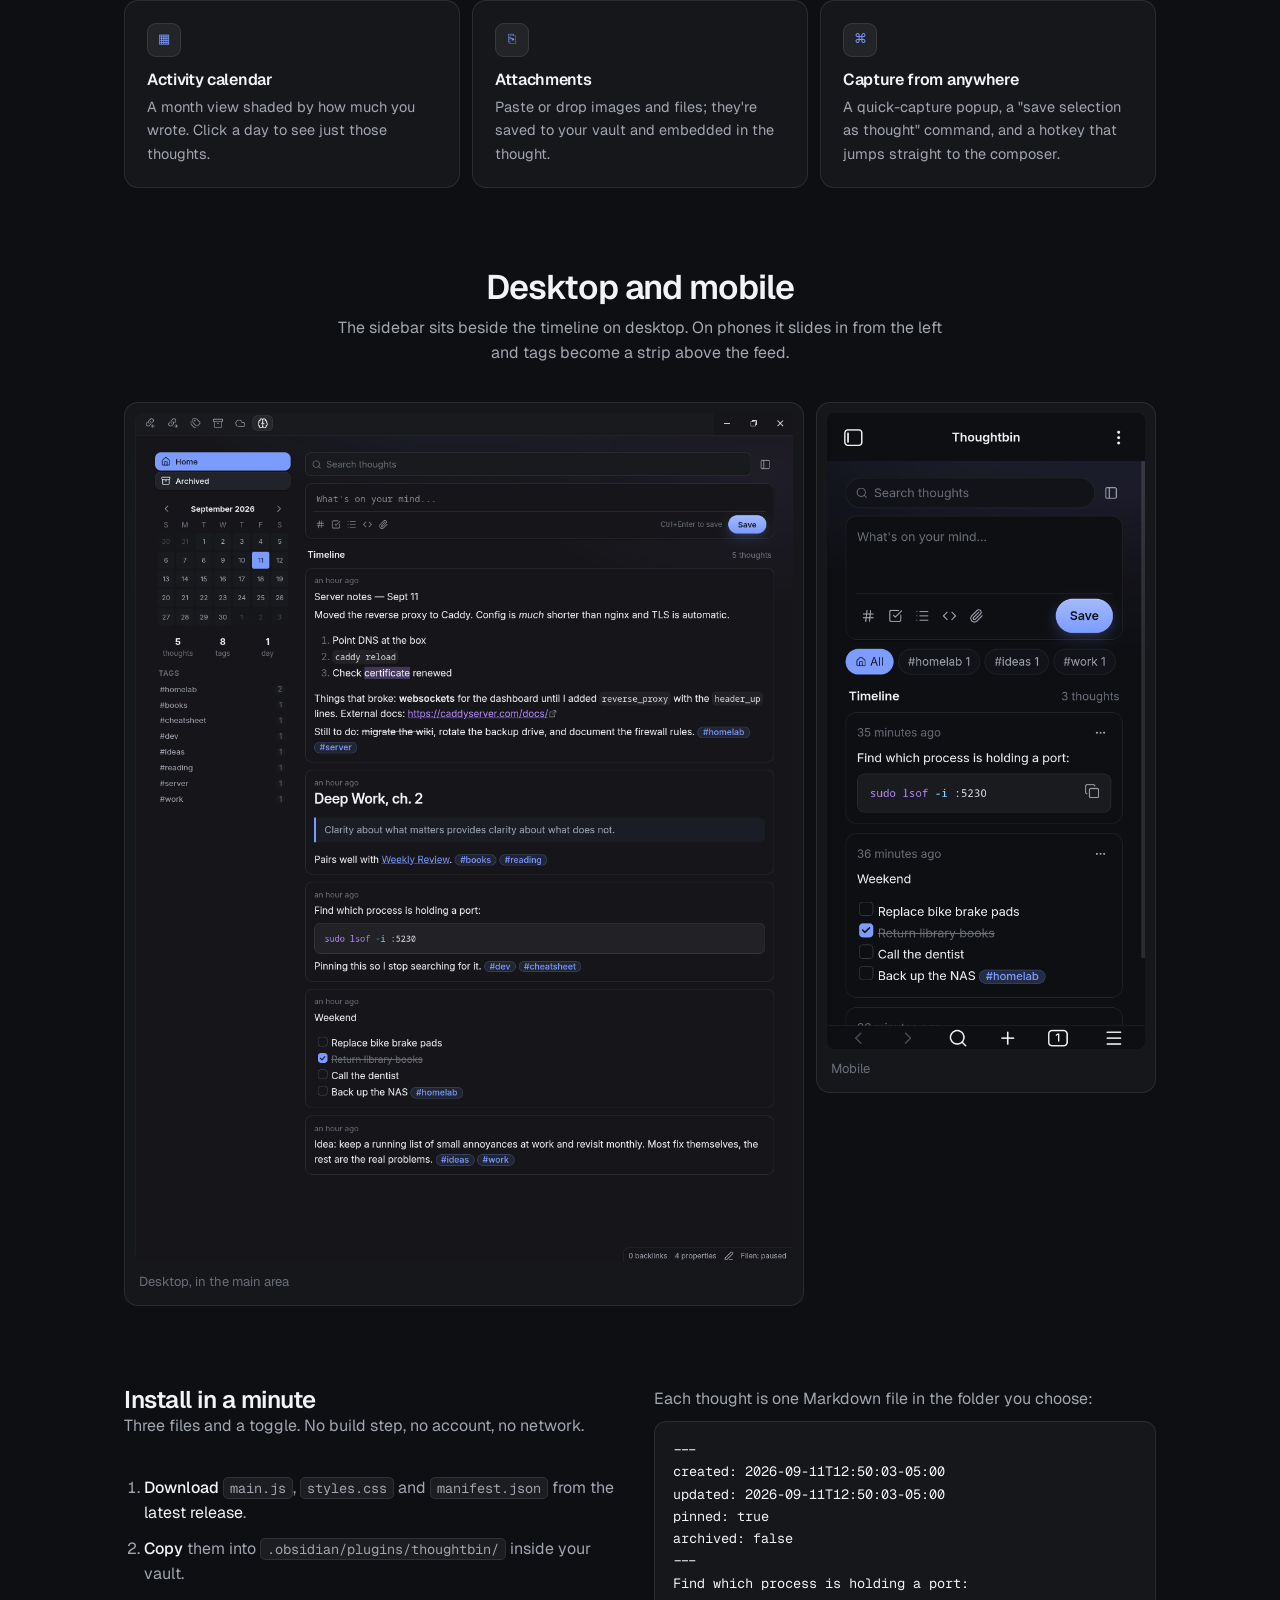
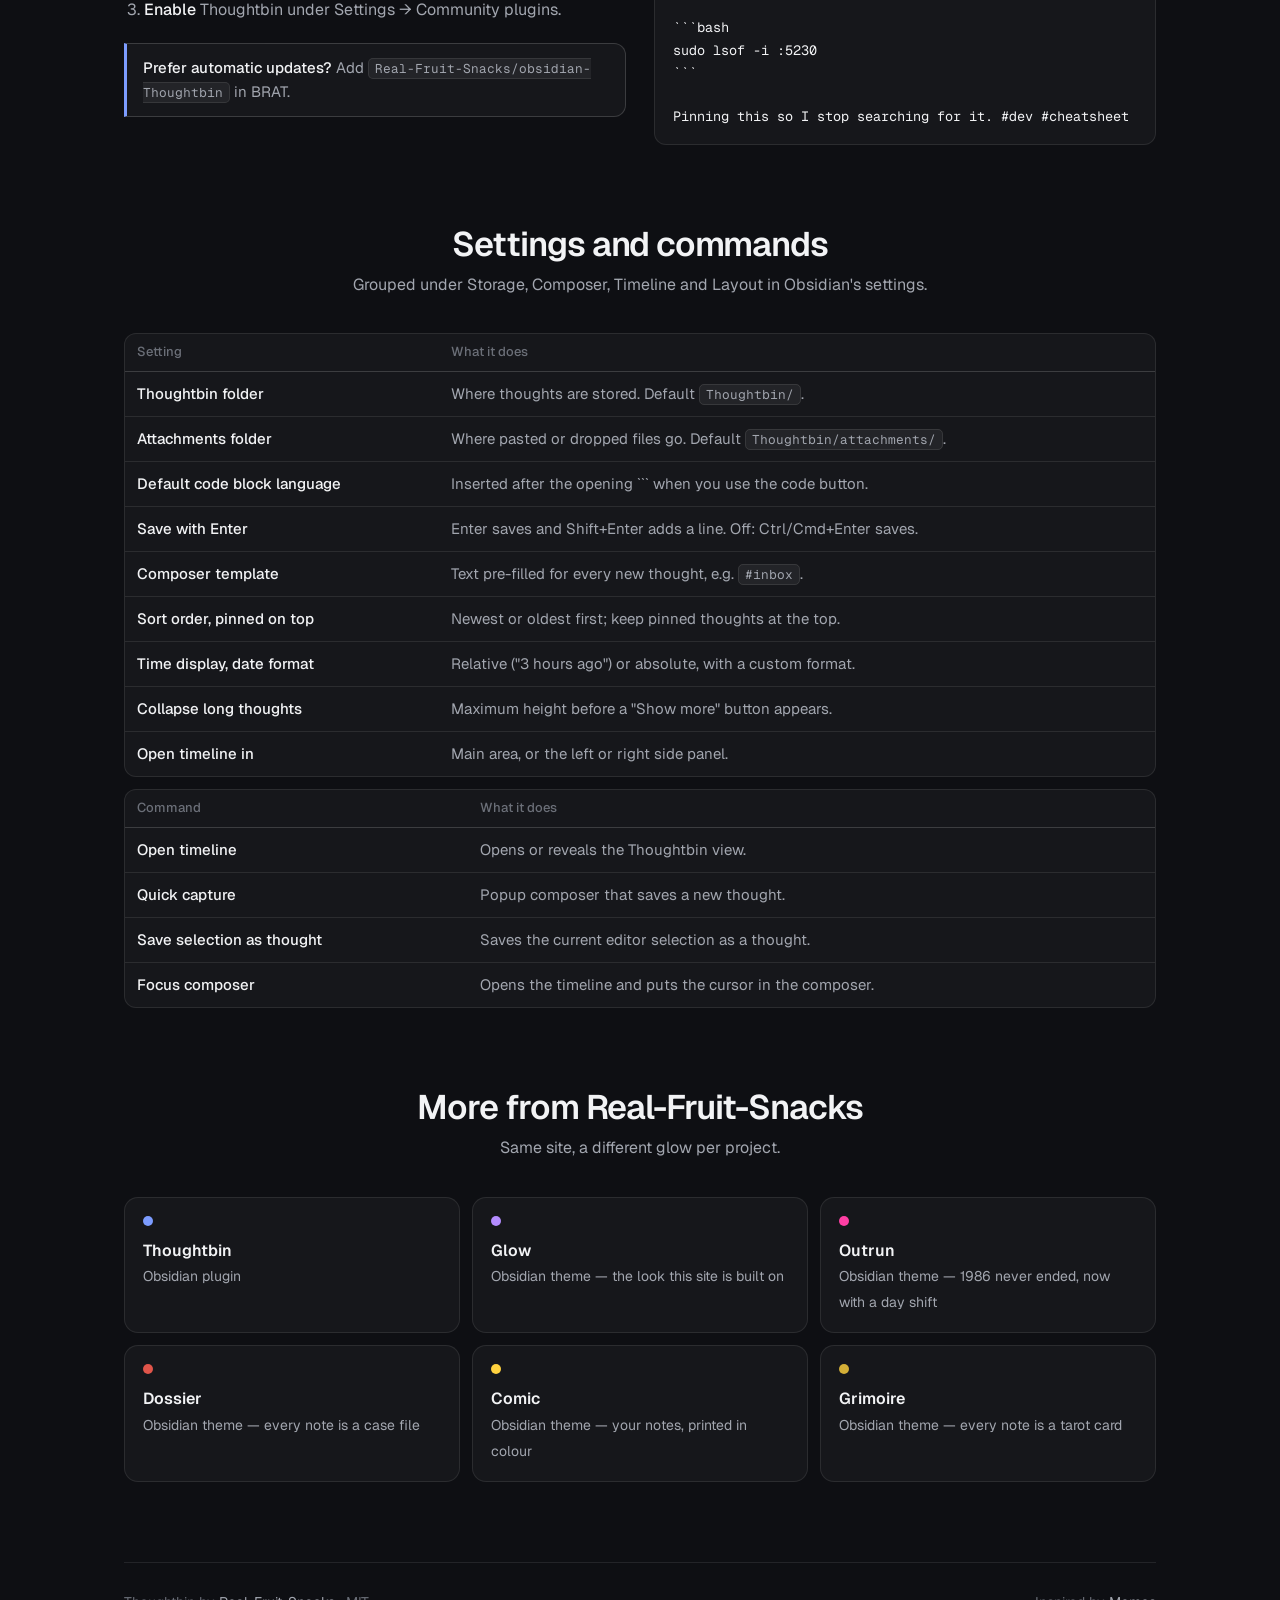
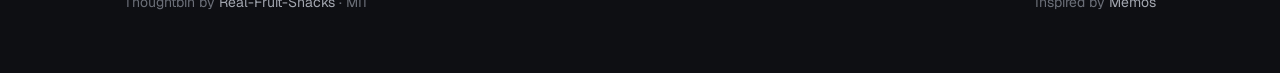
==== commit b2bc749d: "Link to Grimoire" ====
--- a/docs/index.html
+++ b/docs/index.html
@@ -143,6 +143,7 @@
       <a href="https://real-fruit-snacks.github.io/obsidian-outrun/"><i style="background:#FF3FA4"></i><b>Outrun</b><span>Obsidian theme — 1986 never ended, now with a day shift</span></a>
       <a href="https://real-fruit-snacks.github.io/obsidian-dossier/"><i style="background:#E0554A"></i><b>Dossier</b><span>Obsidian theme — every note is a case file</span></a>
       <a href="https://real-fruit-snacks.github.io/obsidian-comic/"><i style="background:#FFD23F"></i><b>Comic</b><span>Obsidian theme — your notes, printed in colour</span></a>
+      <a href="https://real-fruit-snacks.github.io/obsidian-grimoire/"><i style="background:#D4AF37"></i><b>Grimoire</b><span>Obsidian theme — every note is a tarot card</span></a>
     </div>
   </section>
 
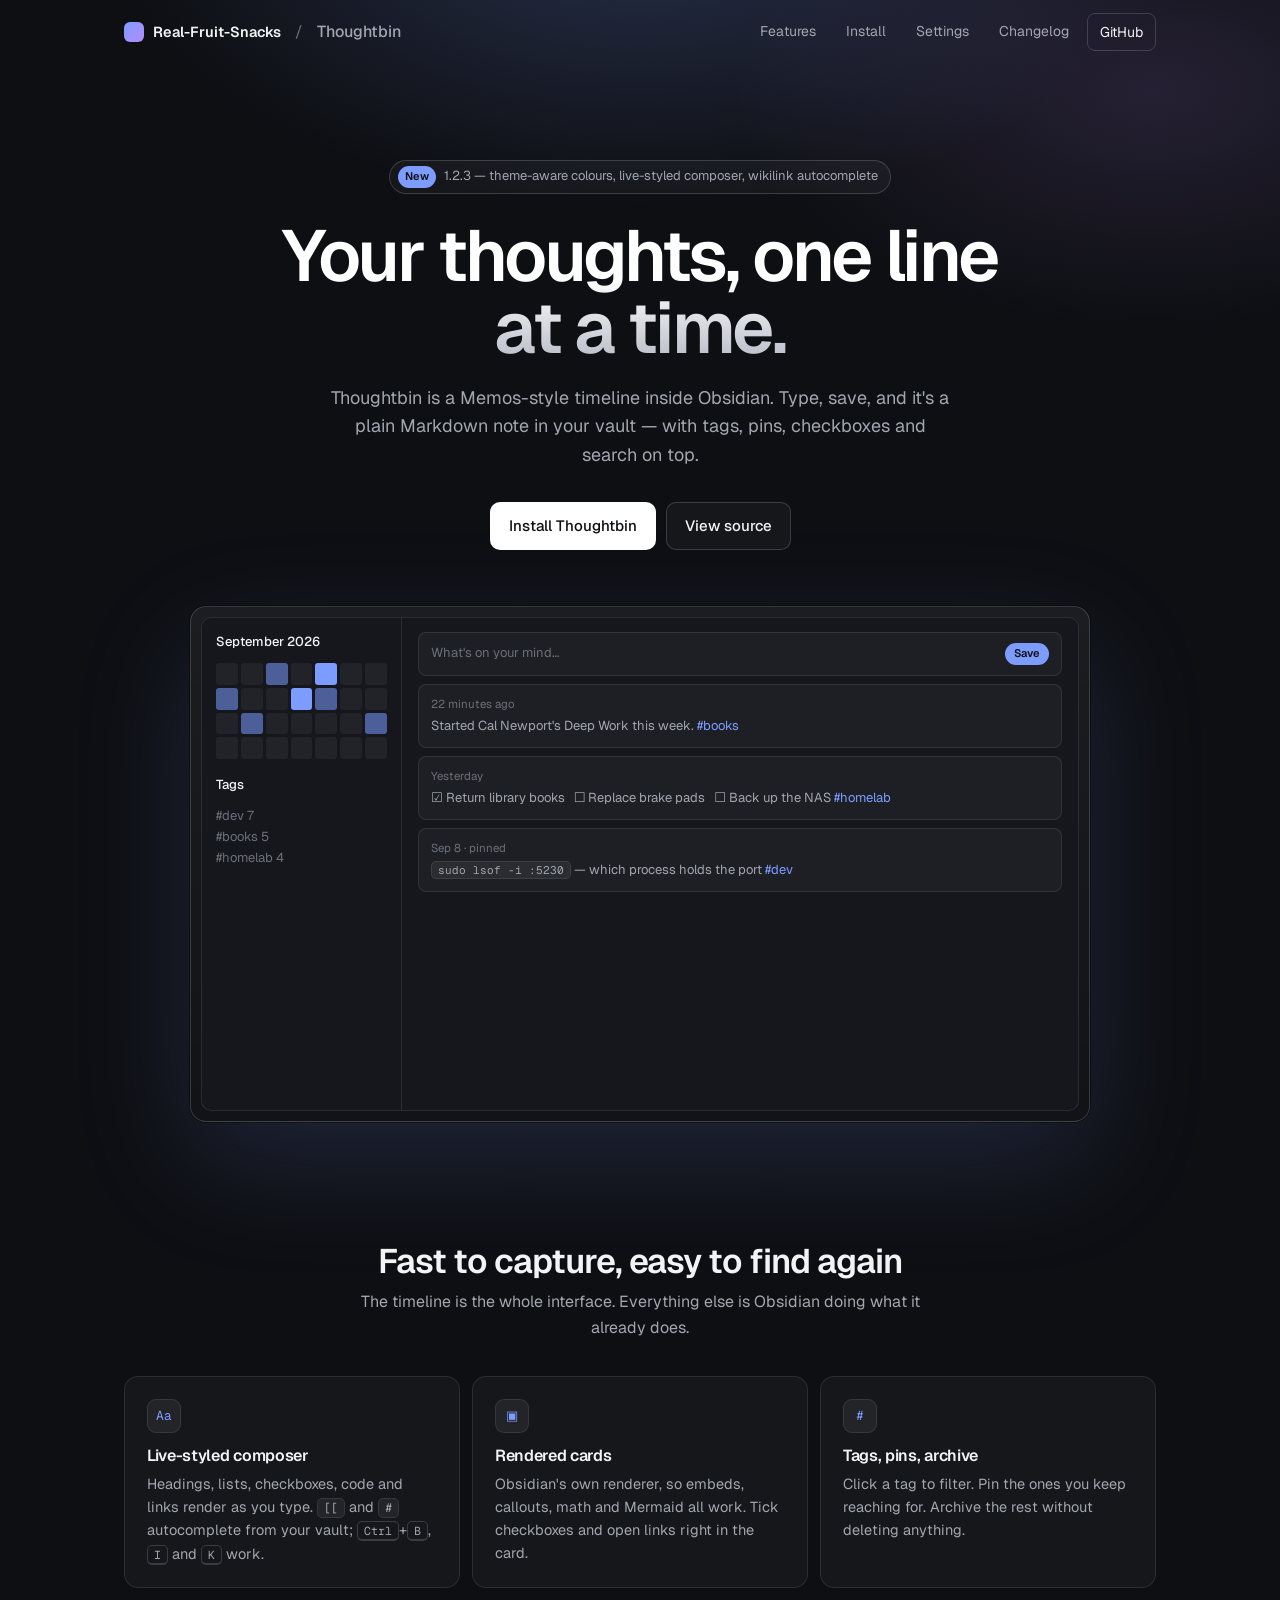
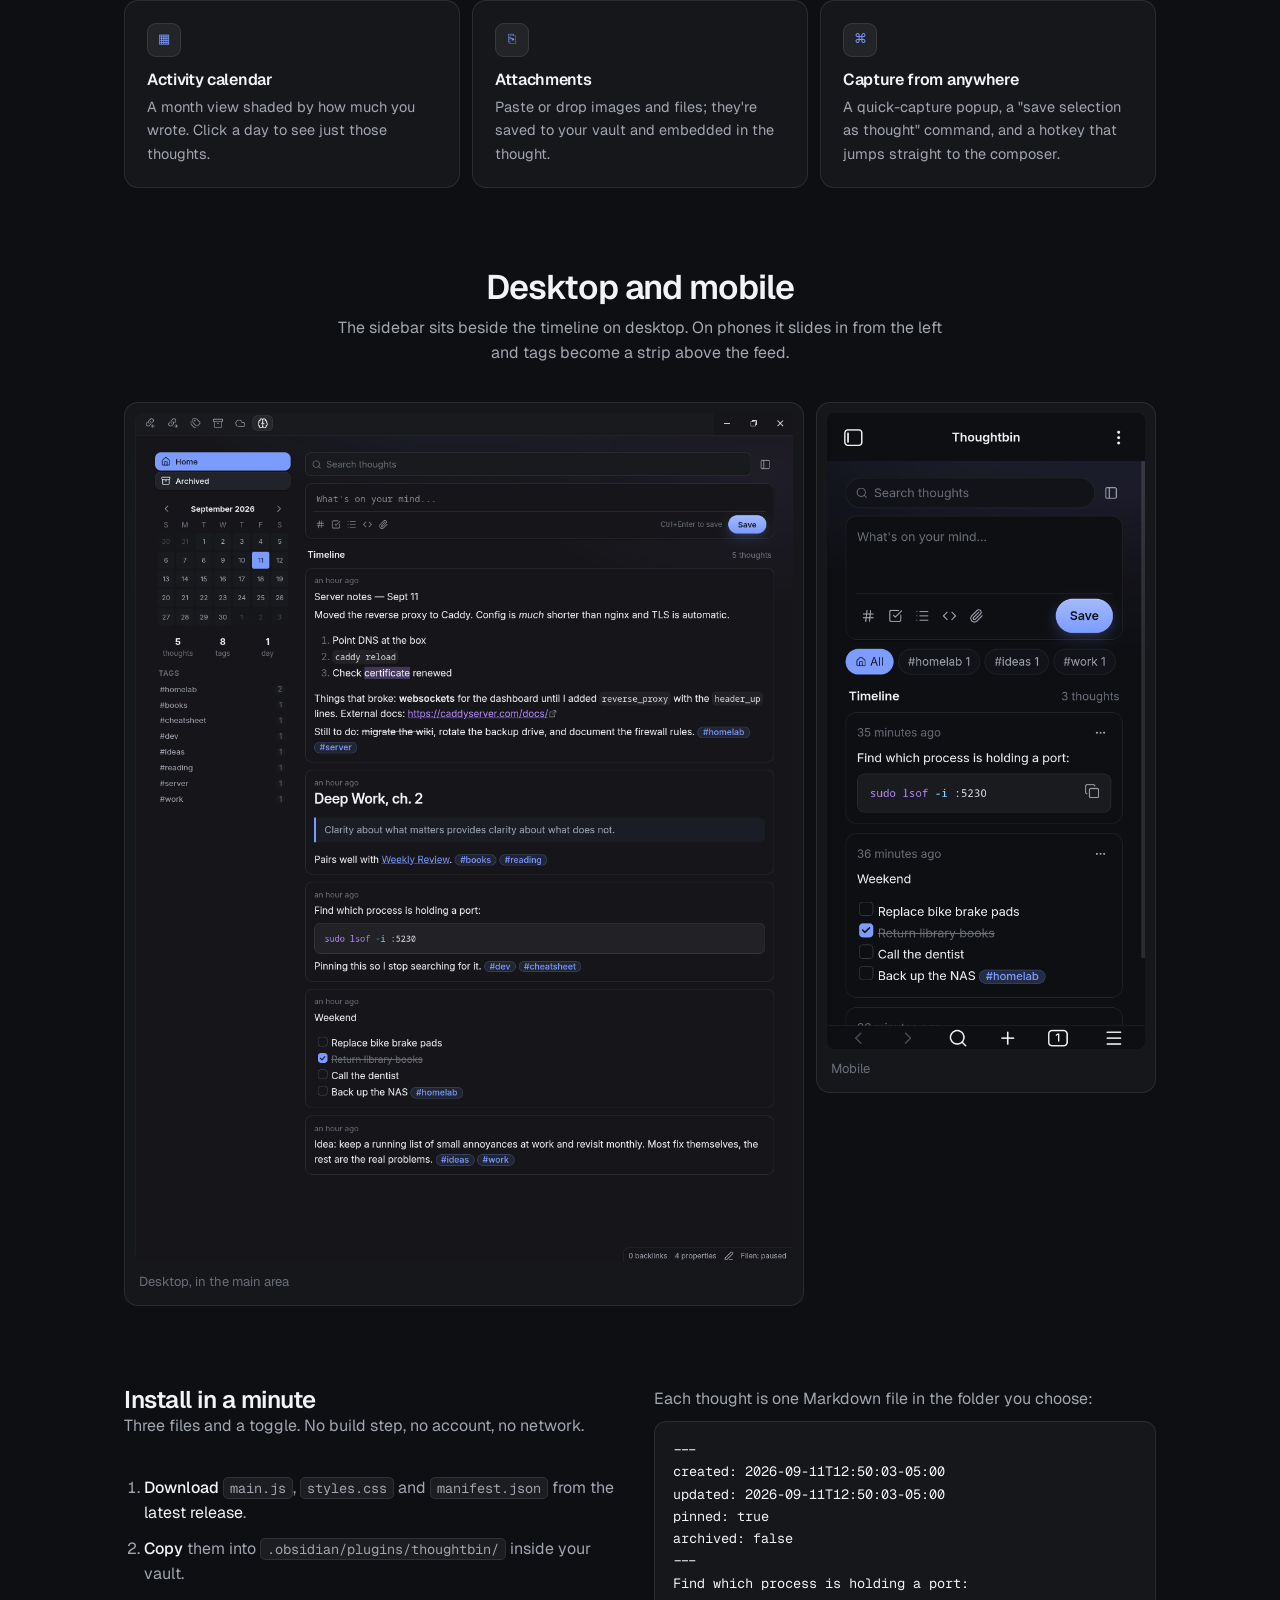
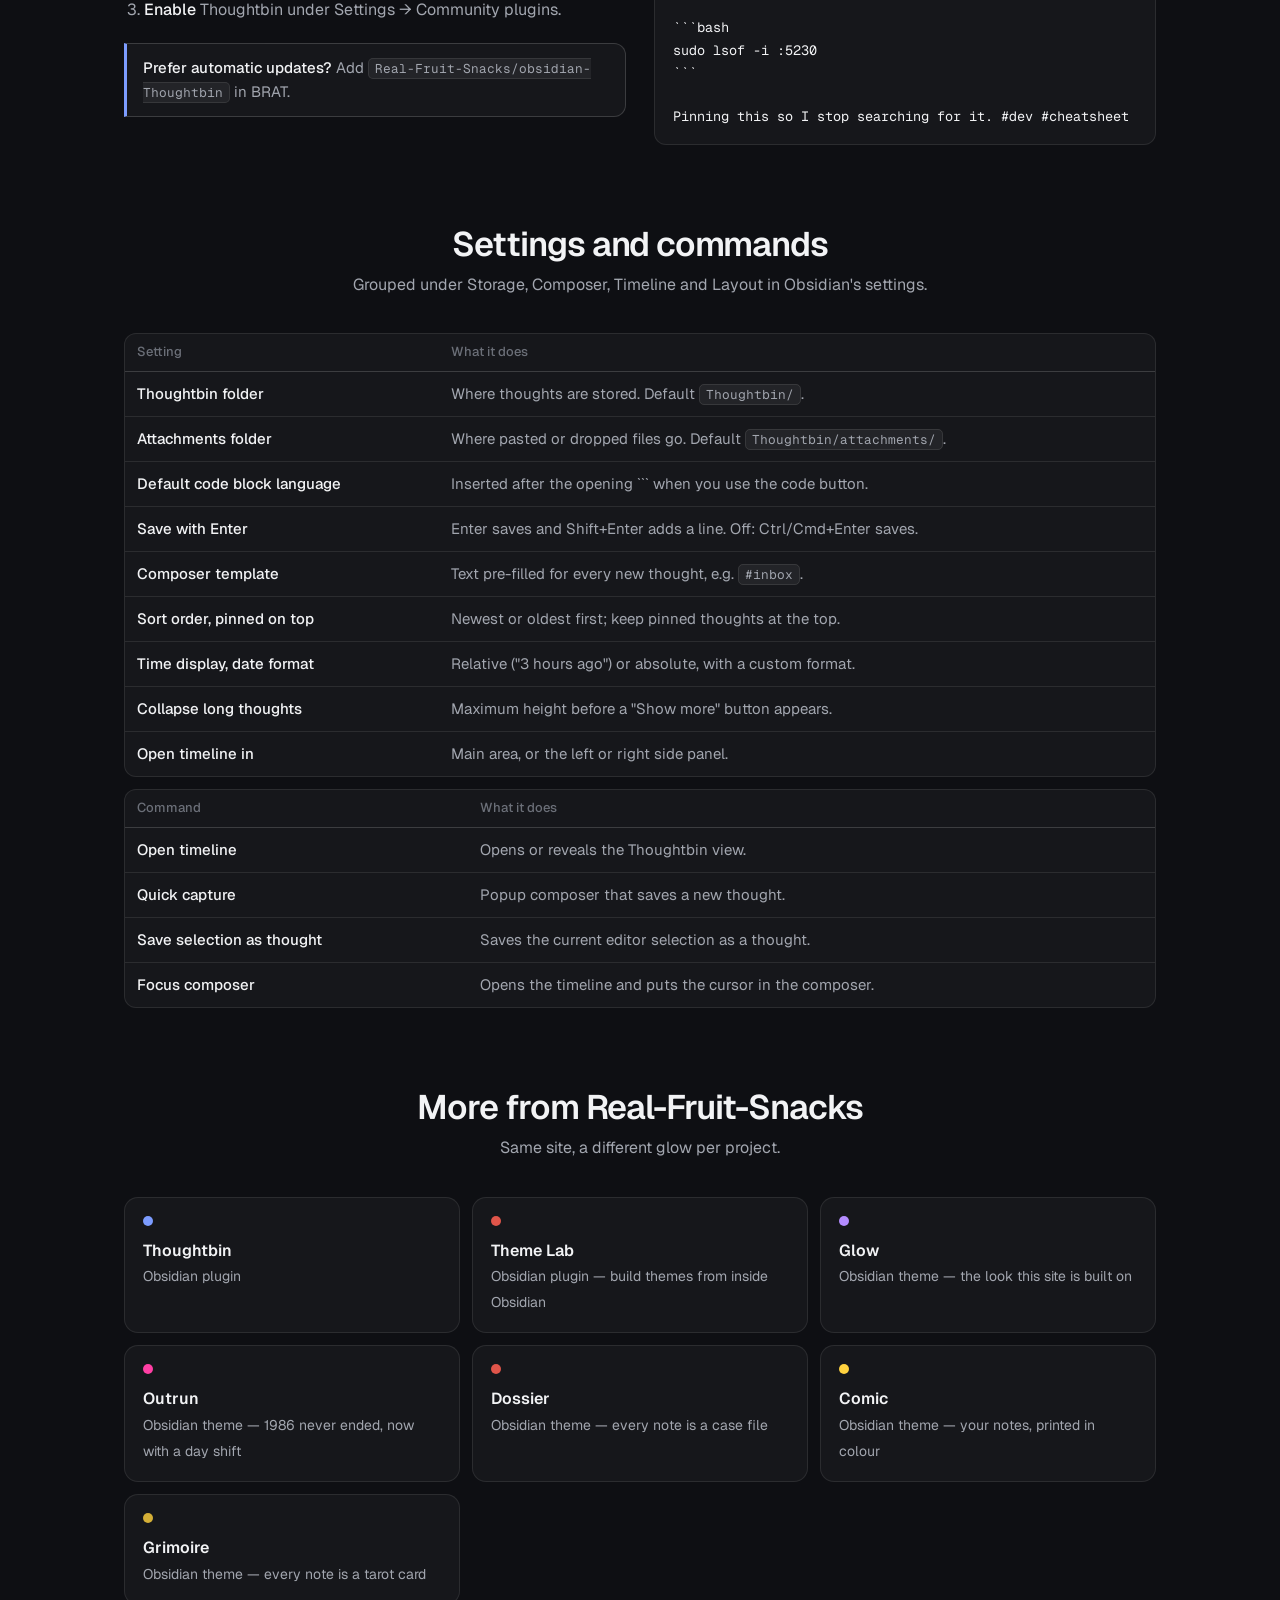
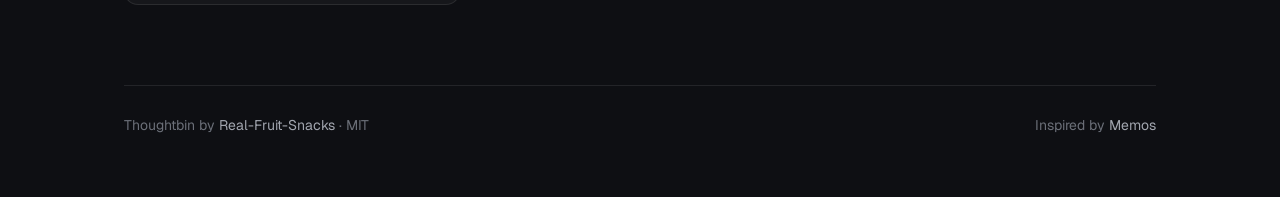
==== commit b7735c03: "Link to Theme Lab" ====
--- a/docs/index.html
+++ b/docs/index.html
@@ -139,6 +139,7 @@
     <p class="sub">Same site, a different glow per project.</p>
     <div class="proj">
       <a href="#" aria-current="page"><i style="background:#7C9CFF"></i><b>Thoughtbin</b><span>Obsidian plugin</span></a>
+      <a href="https://real-fruit-snacks.github.io/obsidian-theme-lab/"><i style="background:#E0554A"></i><b>Theme Lab</b><span>Obsidian plugin — build themes from inside Obsidian</span></a>
       <a href="https://real-fruit-snacks.github.io/obsidian-glow/"><i style="background:#B48CFF"></i><b>Glow</b><span>Obsidian theme — the look this site is built on</span></a>
       <a href="https://real-fruit-snacks.github.io/obsidian-outrun/"><i style="background:#FF3FA4"></i><b>Outrun</b><span>Obsidian theme — 1986 never ended, now with a day shift</span></a>
       <a href="https://real-fruit-snacks.github.io/obsidian-dossier/"><i style="background:#E0554A"></i><b>Dossier</b><span>Obsidian theme — every note is a case file</span></a>
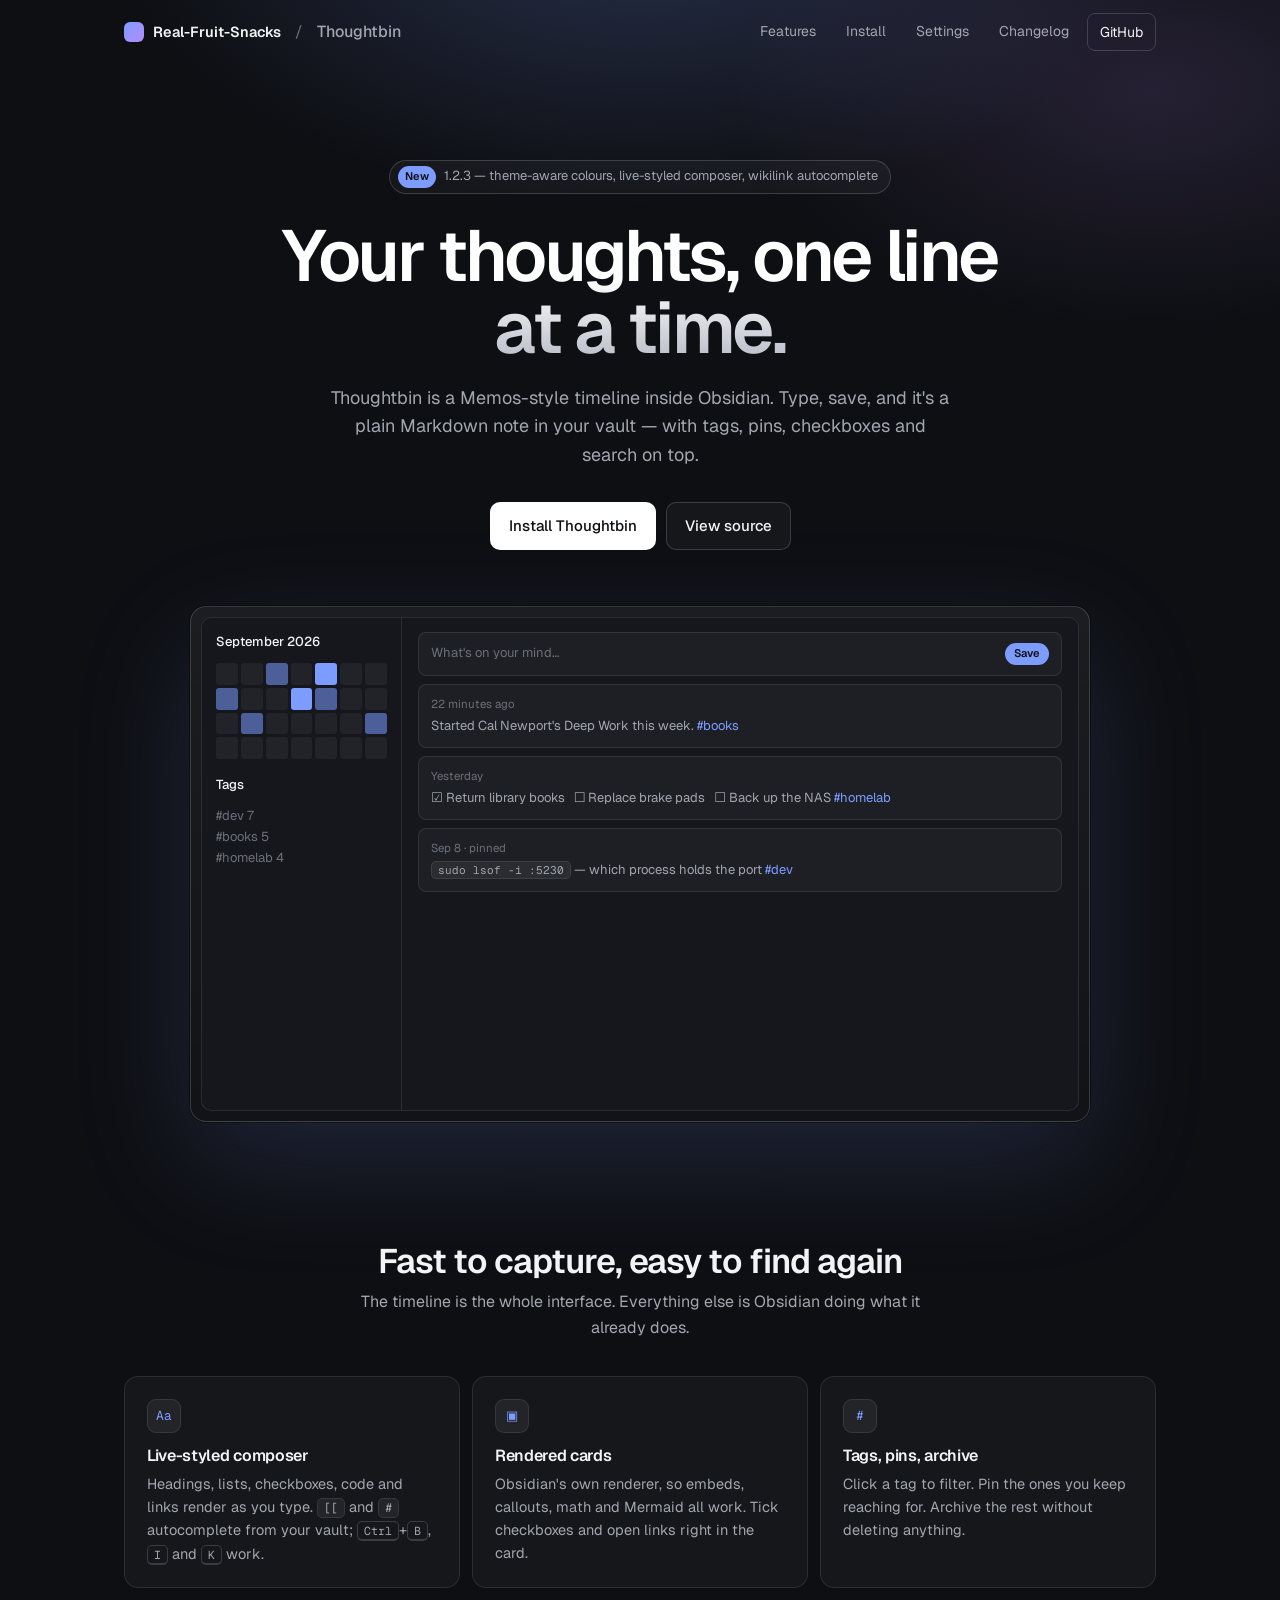
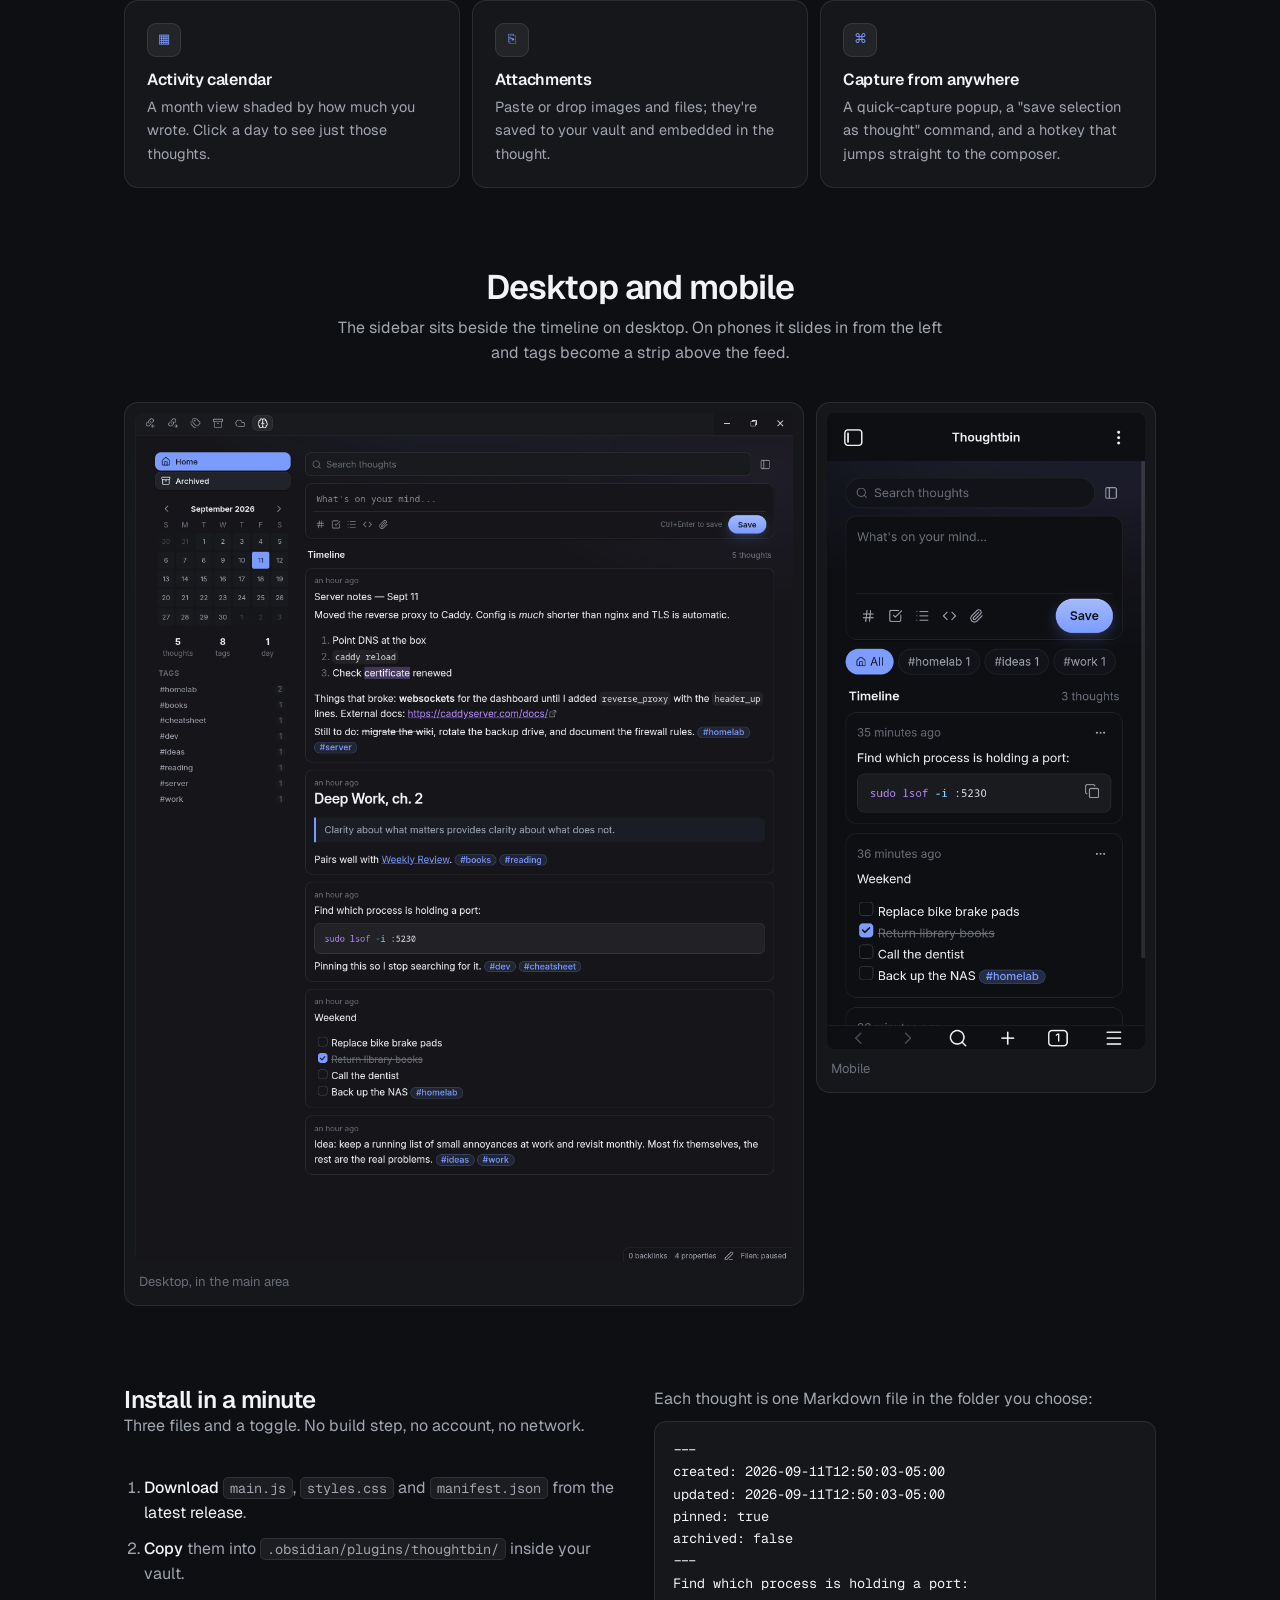
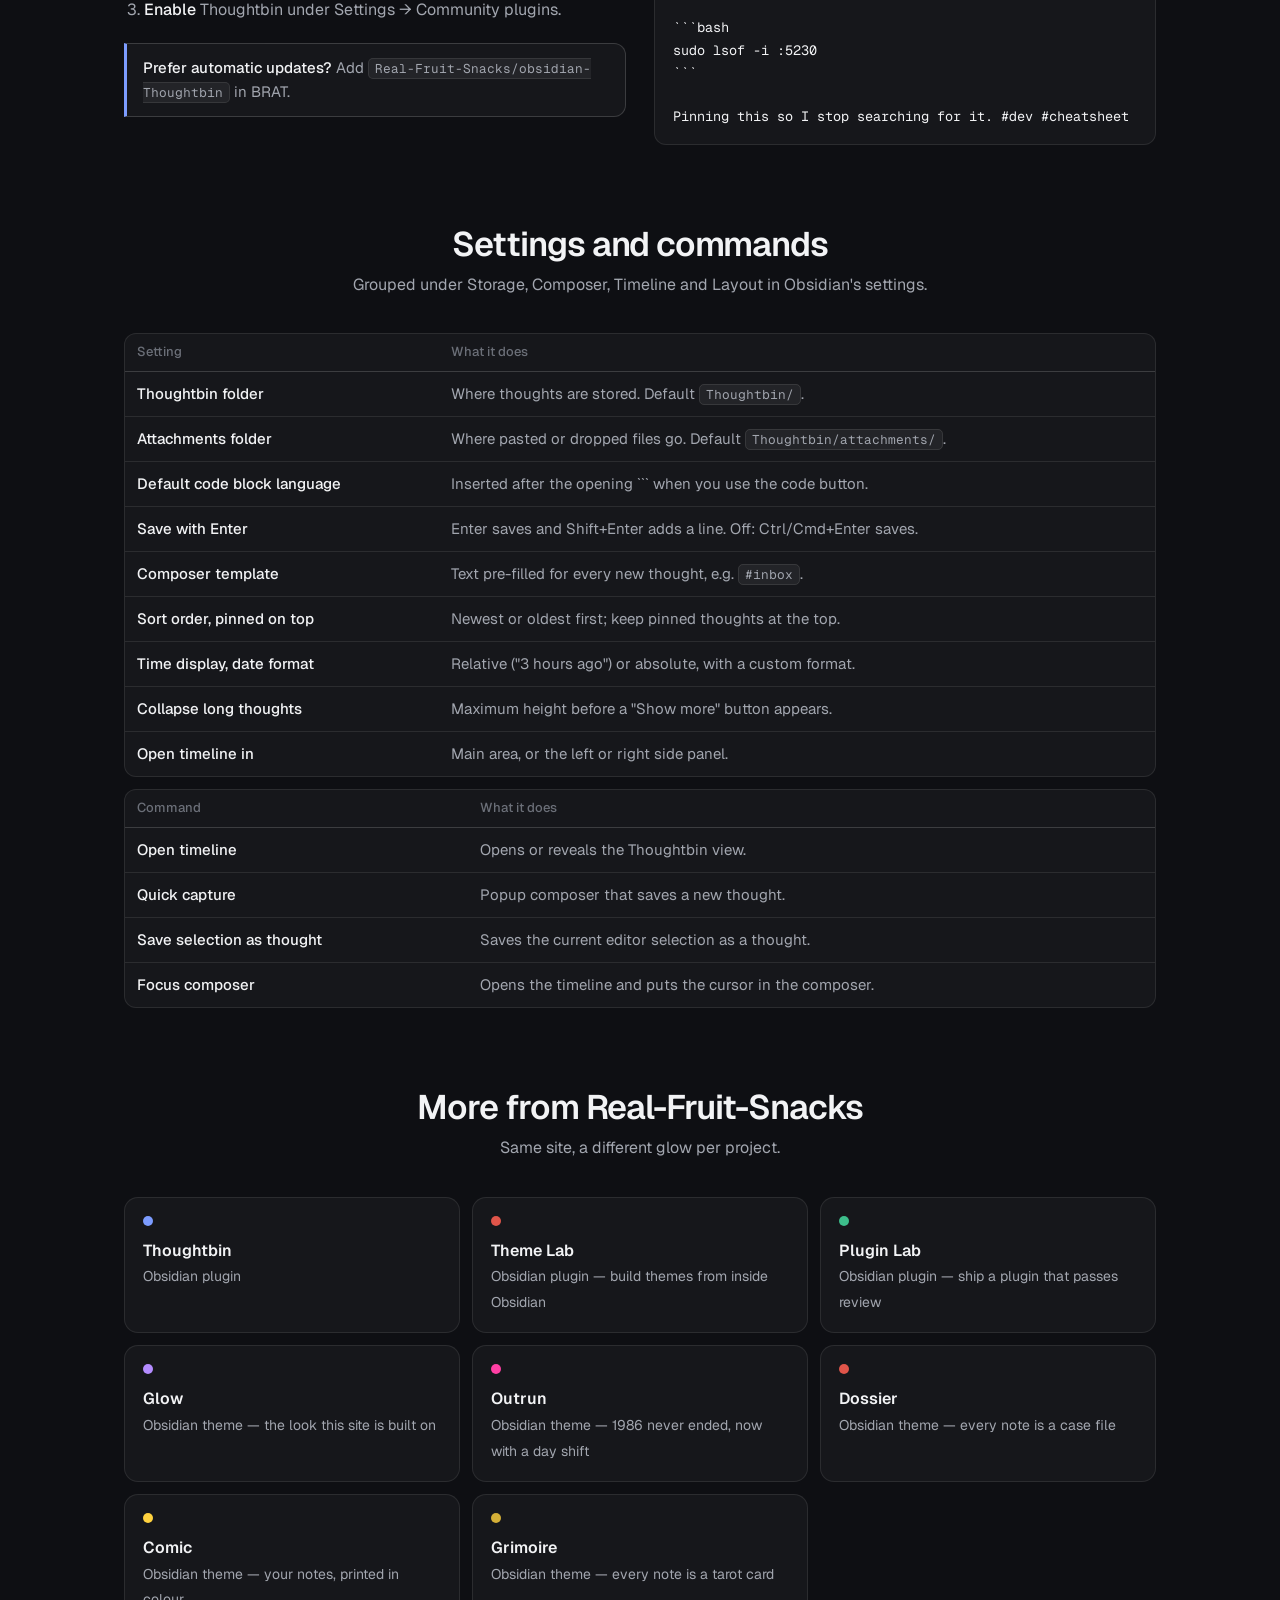
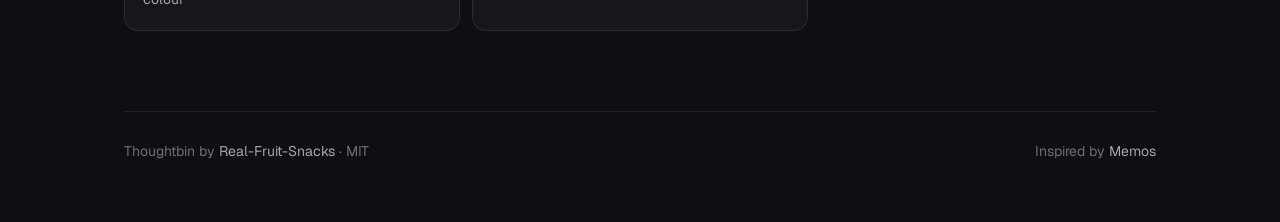
==== commit 6081a2ab: "Link to Plugin Lab" ====
--- a/docs/index.html
+++ b/docs/index.html
@@ -140,6 +140,7 @@
     <div class="proj">
       <a href="#" aria-current="page"><i style="background:#7C9CFF"></i><b>Thoughtbin</b><span>Obsidian plugin</span></a>
       <a href="https://real-fruit-snacks.github.io/obsidian-theme-lab/"><i style="background:#E0554A"></i><b>Theme Lab</b><span>Obsidian plugin — build themes from inside Obsidian</span></a>
+      <a href="https://real-fruit-snacks.github.io/obsidian-plugin-lab/"><i style="background:#3DBE8B"></i><b>Plugin Lab</b><span>Obsidian plugin — ship a plugin that passes review</span></a>
       <a href="https://real-fruit-snacks.github.io/obsidian-glow/"><i style="background:#B48CFF"></i><b>Glow</b><span>Obsidian theme — the look this site is built on</span></a>
       <a href="https://real-fruit-snacks.github.io/obsidian-outrun/"><i style="background:#FF3FA4"></i><b>Outrun</b><span>Obsidian theme — 1986 never ended, now with a day shift</span></a>
       <a href="https://real-fruit-snacks.github.io/obsidian-dossier/"><i style="background:#E0554A"></i><b>Dossier</b><span>Obsidian theme — every note is a case file</span></a>
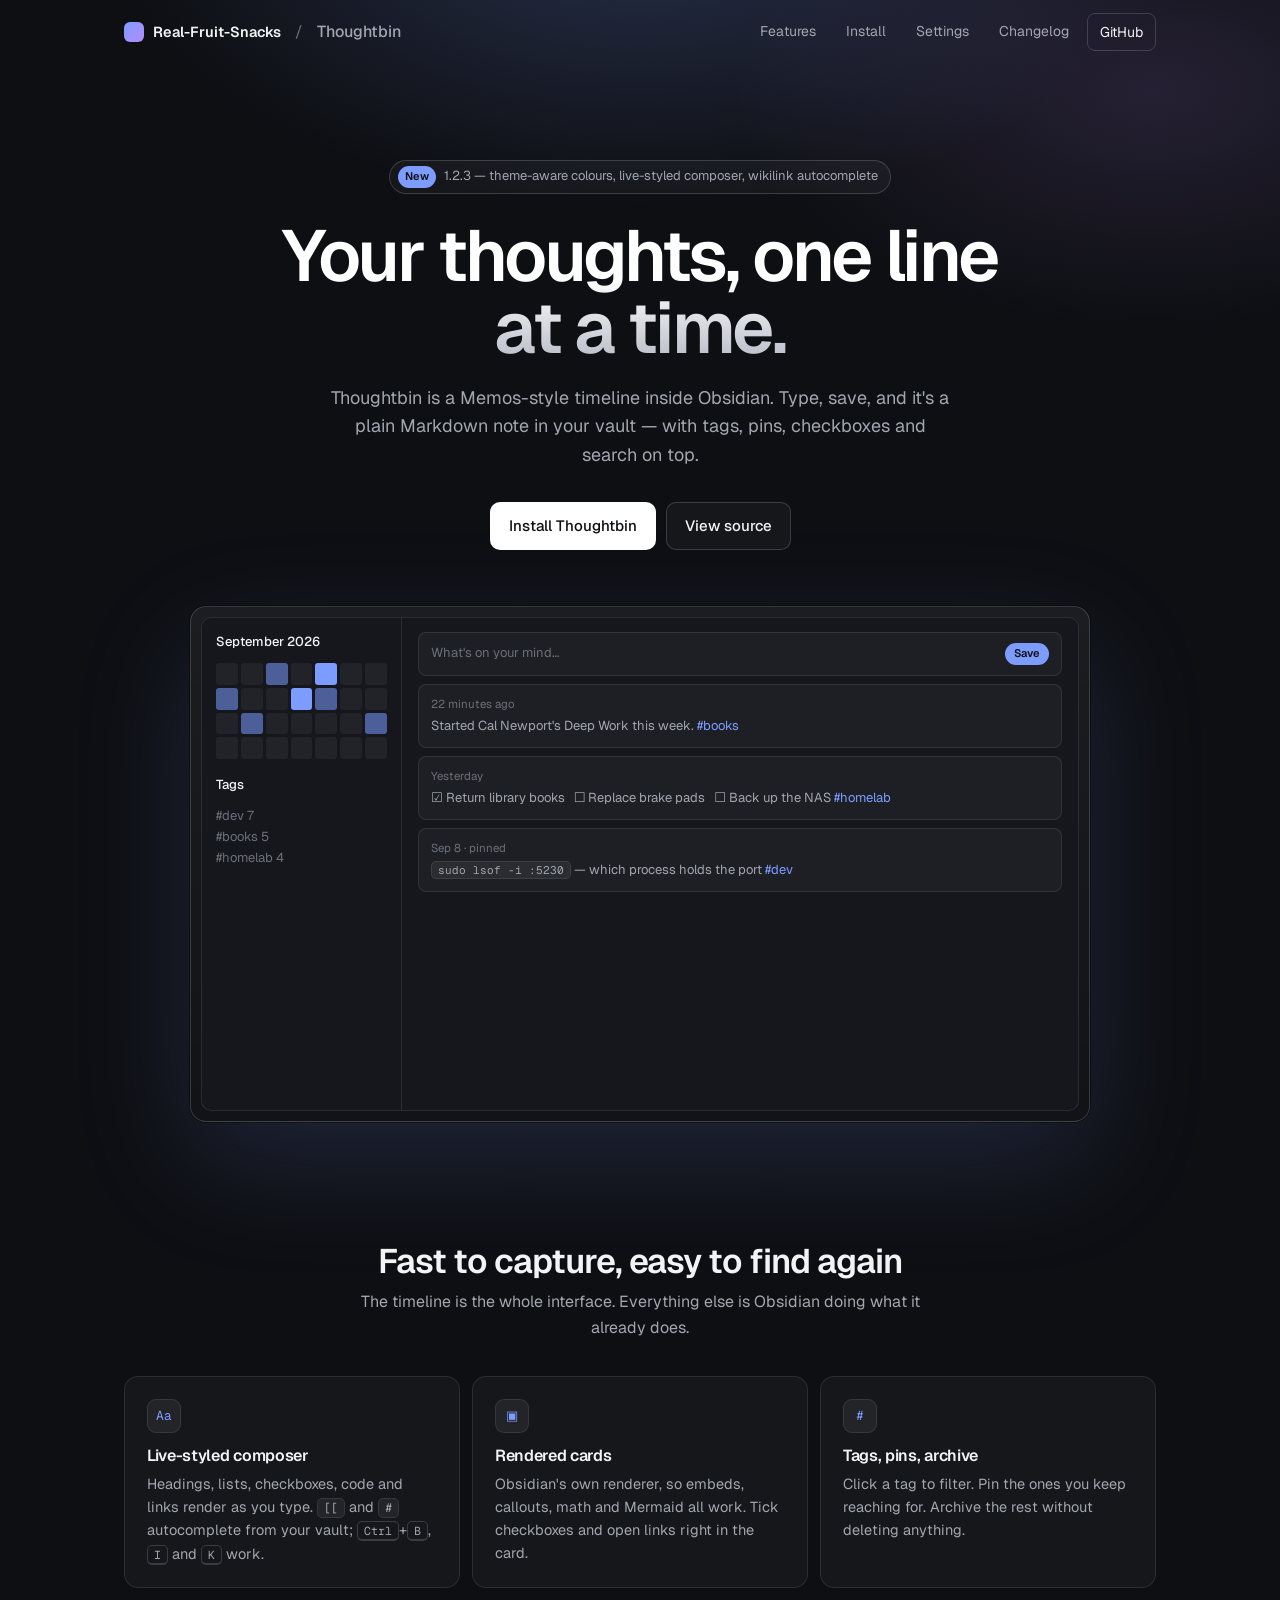
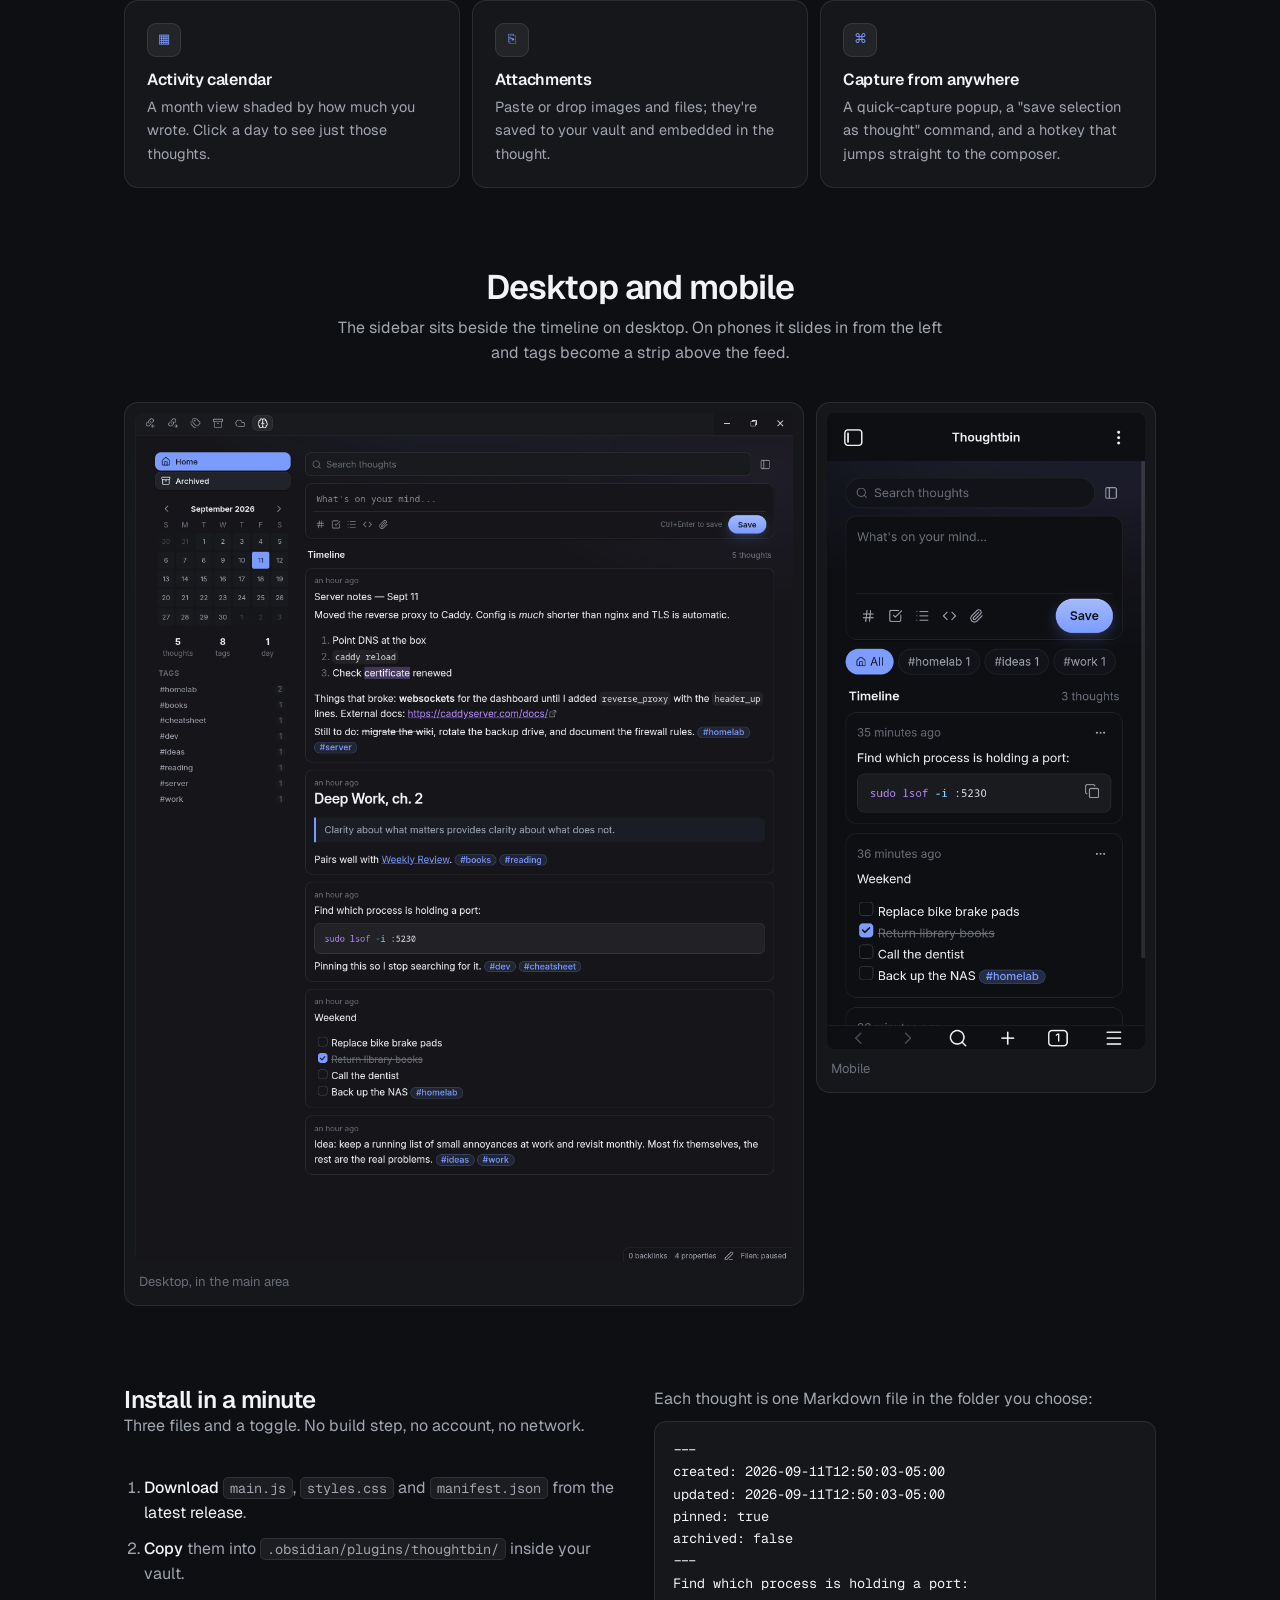
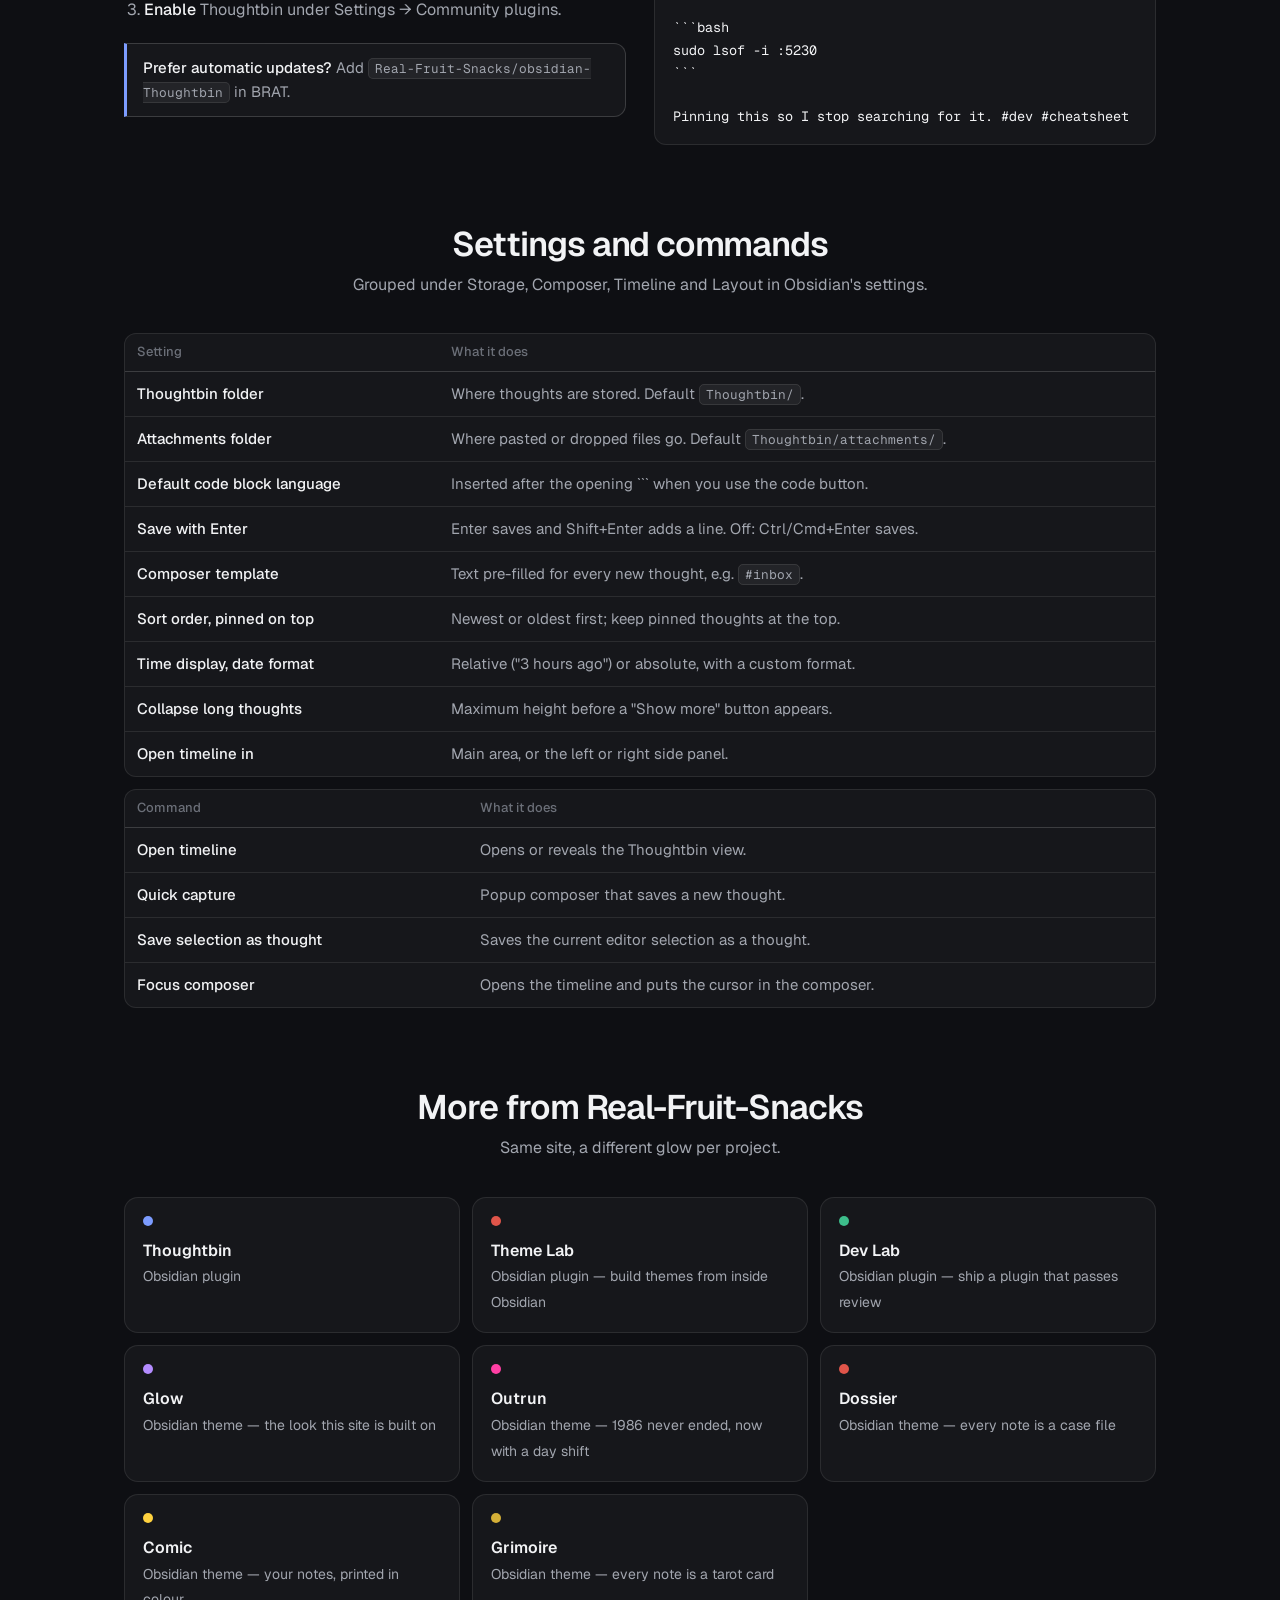
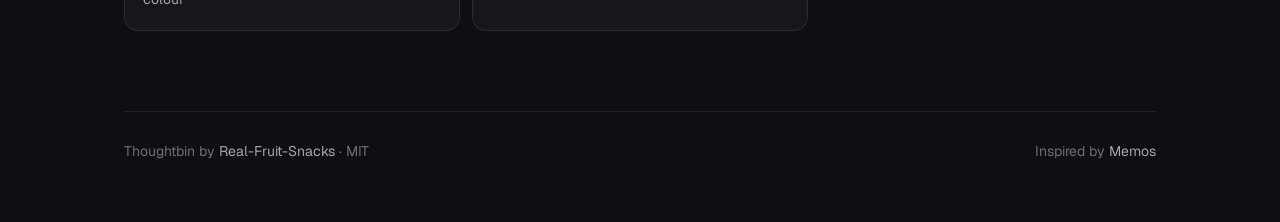
==== commit 4ac49679: "Dev Lab card" ====
--- a/docs/index.html
+++ b/docs/index.html
@@ -140,7 +140,7 @@
     <div class="proj">
       <a href="#" aria-current="page"><i style="background:#7C9CFF"></i><b>Thoughtbin</b><span>Obsidian plugin</span></a>
       <a href="https://real-fruit-snacks.github.io/obsidian-theme-lab/"><i style="background:#E0554A"></i><b>Theme Lab</b><span>Obsidian plugin — build themes from inside Obsidian</span></a>
-      <a href="https://real-fruit-snacks.github.io/obsidian-plugin-lab/"><i style="background:#3DBE8B"></i><b>Plugin Lab</b><span>Obsidian plugin — ship a plugin that passes review</span></a>
+      <a href="https://real-fruit-snacks.github.io/obsidian-plugin-lab/"><i style="background:#3DBE8B"></i><b>Dev Lab</b><span>Obsidian plugin — ship a plugin that passes review</span></a>
       <a href="https://real-fruit-snacks.github.io/obsidian-glow/"><i style="background:#B48CFF"></i><b>Glow</b><span>Obsidian theme — the look this site is built on</span></a>
       <a href="https://real-fruit-snacks.github.io/obsidian-outrun/"><i style="background:#FF3FA4"></i><b>Outrun</b><span>Obsidian theme — 1986 never ended, now with a day shift</span></a>
       <a href="https://real-fruit-snacks.github.io/obsidian-dossier/"><i style="background:#E0554A"></i><b>Dossier</b><span>Obsidian theme — every note is a case file</span></a>
